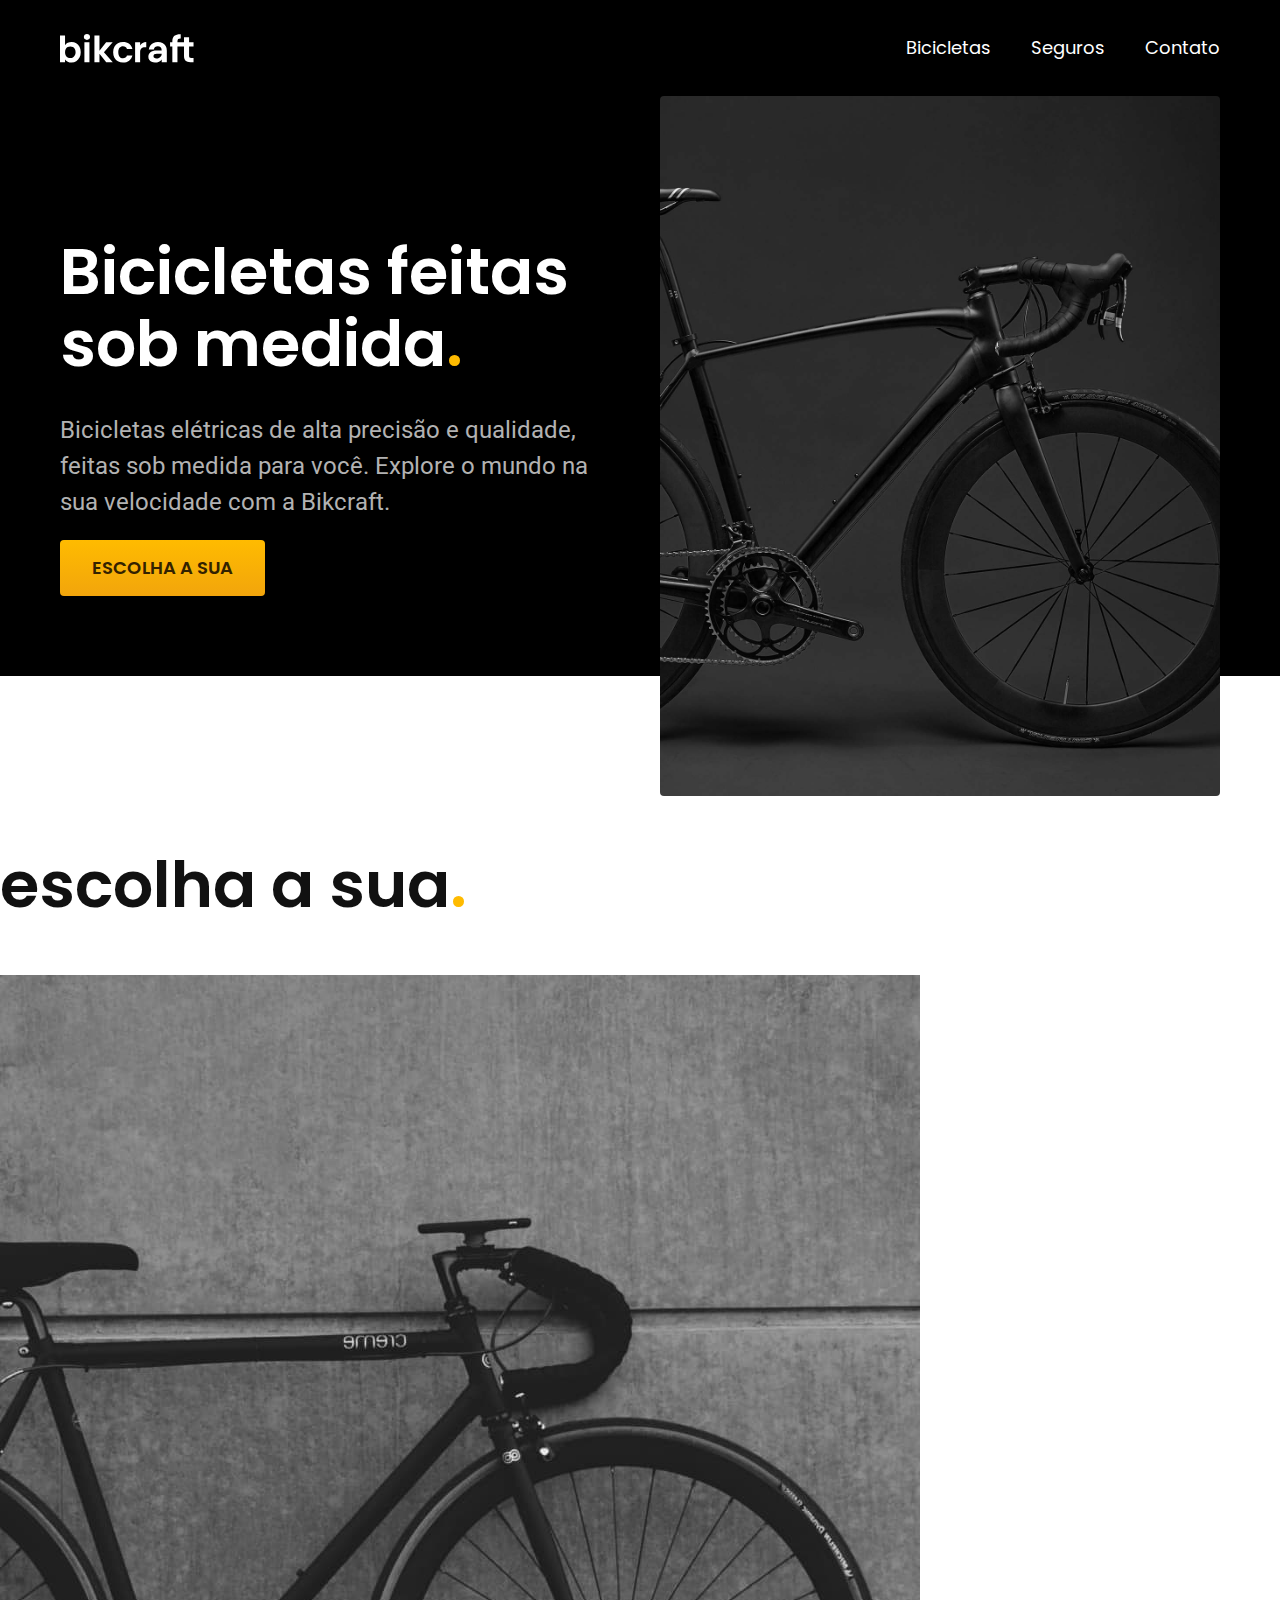
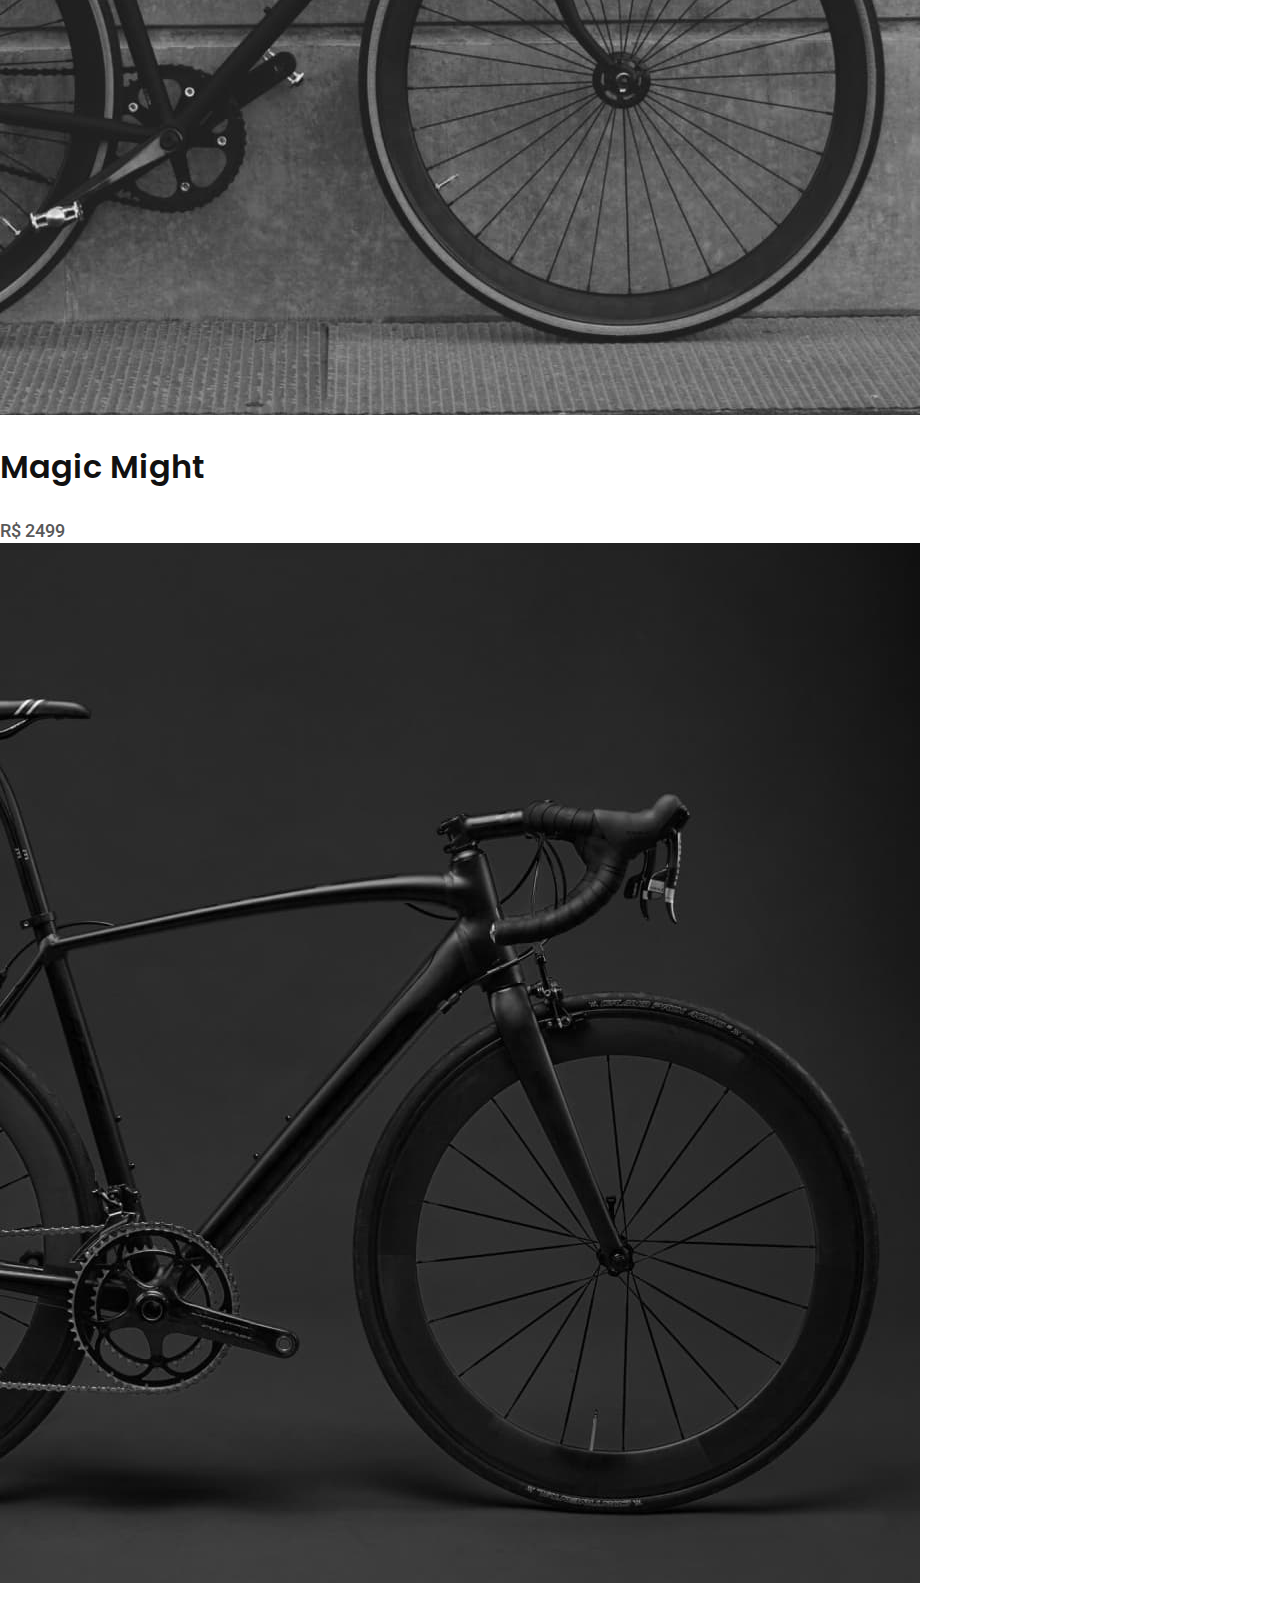
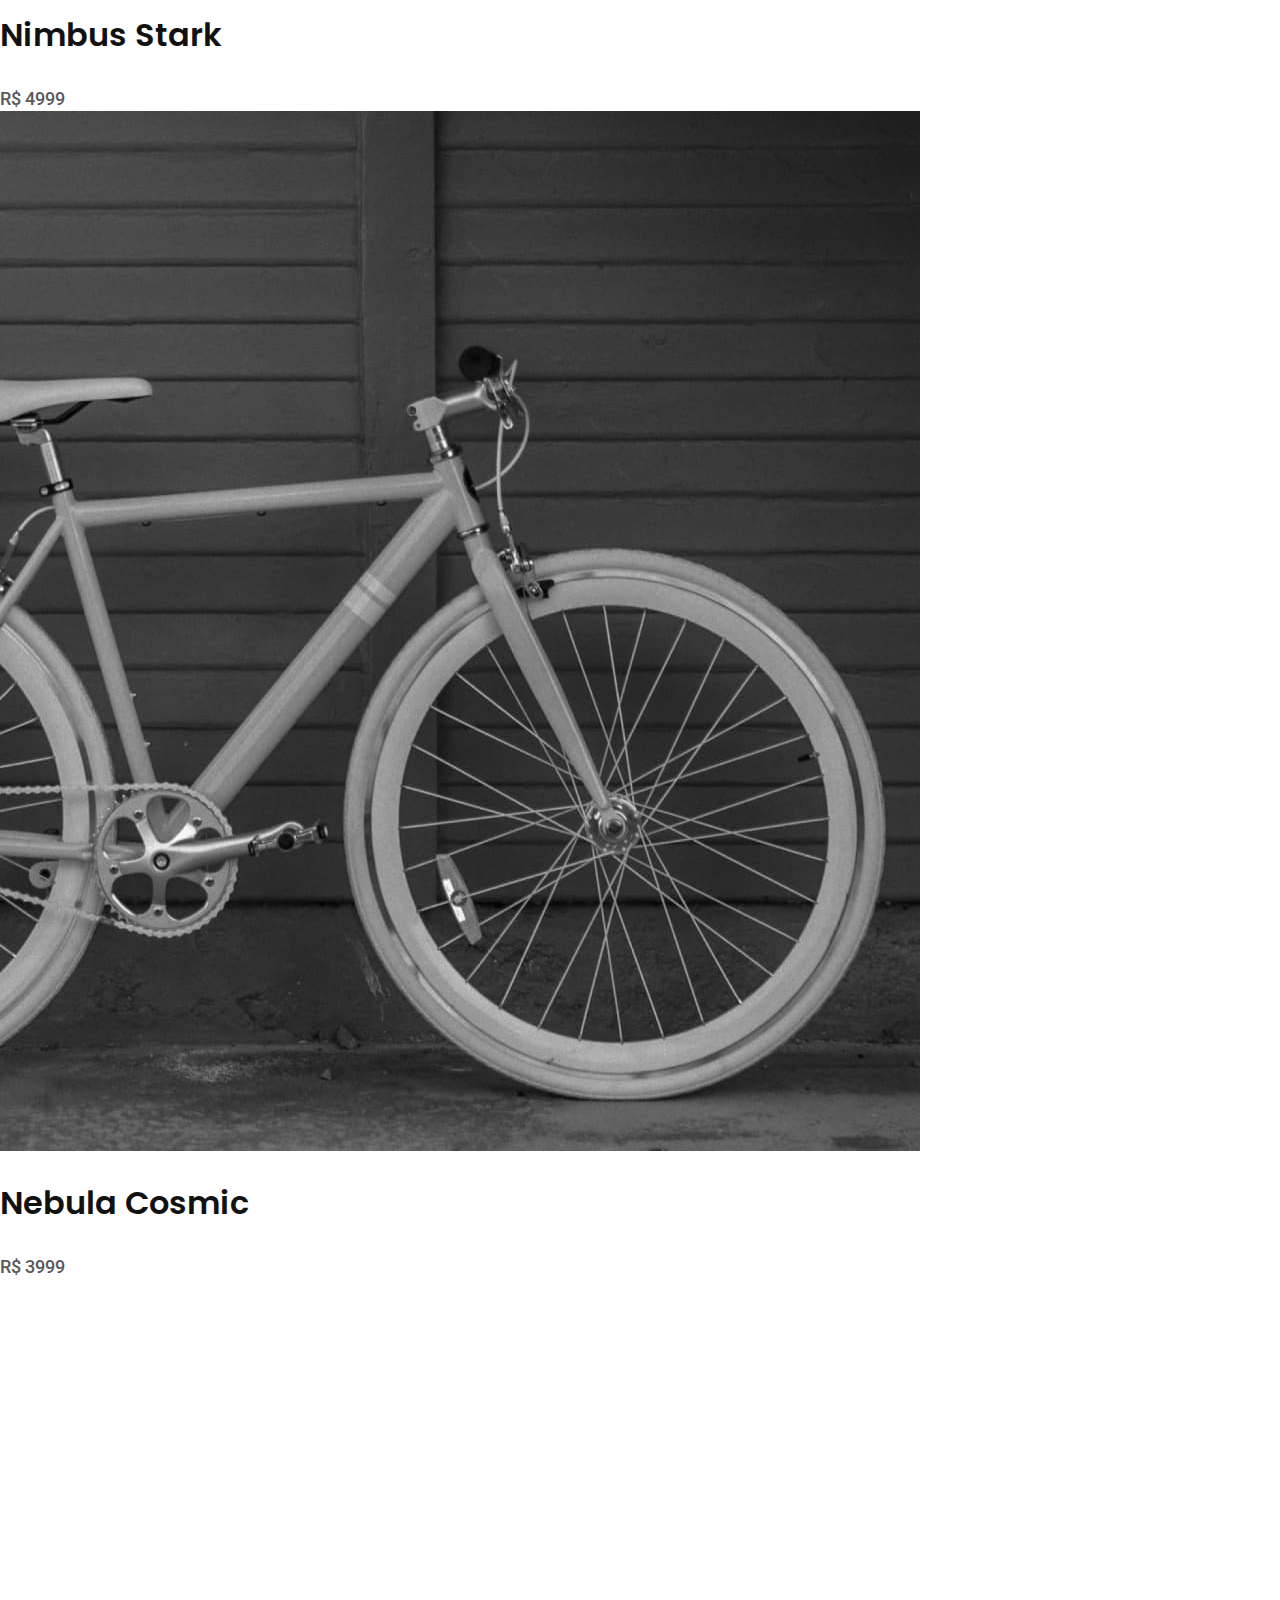
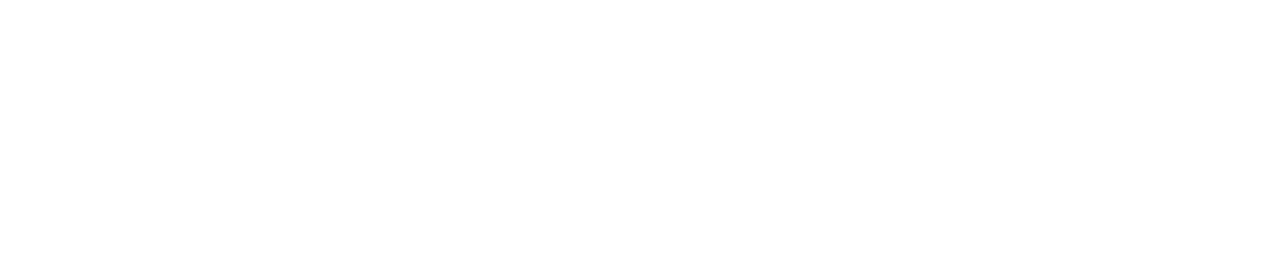
==== index.html @ e0ddb6b8 "Update index.html" ====
<!DOCTYPE html>
<html lang="pt-br">

<head>
  <meta charset="UTF-8">
  <meta name="viewport" content="width=device-width, initial-scale=1.0">

  <title>Bikcraft - Bicicletas Elétricas</title>
  <meta name="description" content="Bicicletas elétricas de alta precisão e qualidade,  feitas sob medida para o cliente. Explore o mundo na sua velocidade com a Bikcraft.">

  <link rel="stylesheet" href="./css/style.css">

  <link rel="preconnect" href="https://fonts.googleapis.com">
  <link rel="preconnect" href="https://fonts.gstatic.com" crossorigin>
  <link href="https://fonts.googleapis.com/css2?family=Poppins:ital,wght@0,100;0,200;0,300;0,400;0,500;0,600;0,700;0,800;0,900;1,100;1,200;1,300;1,400;1,500;1,600;1,700;1,800;1,900&family=Roboto:ital,wght@0,100..900;1,100..900&display=swap" rel="stylesheet">
</head>


<body>
  <header class="header-bg">
    <div class="header">
      <a href="./">
        <img src="./img/bikcraft.svg" alt="Bikcraft">
      </a>

      <nav aria-label="primaria">
        <ul class="header-menu font-1-m cor-0">
          <li> <a href="./bicicletas.html">Bicicletas</a></li>
          <li> <a href="./seguros.html">Seguros</a></li>
          <li> <a href="./contato.html">Contato</a></li>
        </ul>
      </nav>
    </div>
  </header>

  <main class="intro-bg">
    <div class="intro">
      <div class="intro-conteudo">
        <h1 class="font-1-xxl cor-0">Bicicletas feitas sob medida<span class="cor-p1">.</span></h1>
        <p class="font-2-l cor-5">Bicicletas elétricas de alta precisão e qualidade, feitas sob medida para você.
          Explore o mundo na sua velocidade com a Bikcraft.</p>
        <a class="botao" href="./bicicletas.html">Escolha a sua</a>
      </div>
      <div>
        <img src="./img/fotos/introducao.jpg" alt="Bicicleta elétrica preta.">
      </div>
    </div>
  </main>

  <article class="bikes-lista">
    <h2 class="font-1-xxl">escolha a sua<span class="cor-p1">.</span></h2>

    <ul>
      <li>
        <a href="./bikes/magic.html">
          <img src="./img/bicicletas/magic-home.jpg" alt="Bicicleta preta">
          <h3 class="font-1-xl">Magic Might</h3>
          <span class="font-2-m cor-8">R$ 2499</span>
        </a>
      </li>
      <li>
        <a href="./bikes/nimbus.html">
          <img src="./img/bicicletas/nimbus-home.jpg" alt="Bicicleta preta">
          <h3 class="font-1-xl">Nimbus Stark</h3>
          <span class="font-2-m cor-8">R$ 4999</span>
        </a>
      </li>
      <li>
        <a href="./bikes/nebula.html">
          <img src="./img/bicicletas/nebula-home.jpg" alt="Bicicleta preta">
          <h3 class="font-1-xl">Nebula Cosmic</h3>
          <span class="font-2-m cor-8">R$ 3999</span>
        </a>
      </li>
    </ul>
  </article>
</body>

</html>
---- css/style.css ----
@import "./global/global.css";
@import "./utilidades/tipografia.css";
@import "./utilidades/cores.css";

@import "./global/header.css";

/* Utilidades */
@import "./utilidades/componentes.css";

/* Home */
@import "./home/intro.css";
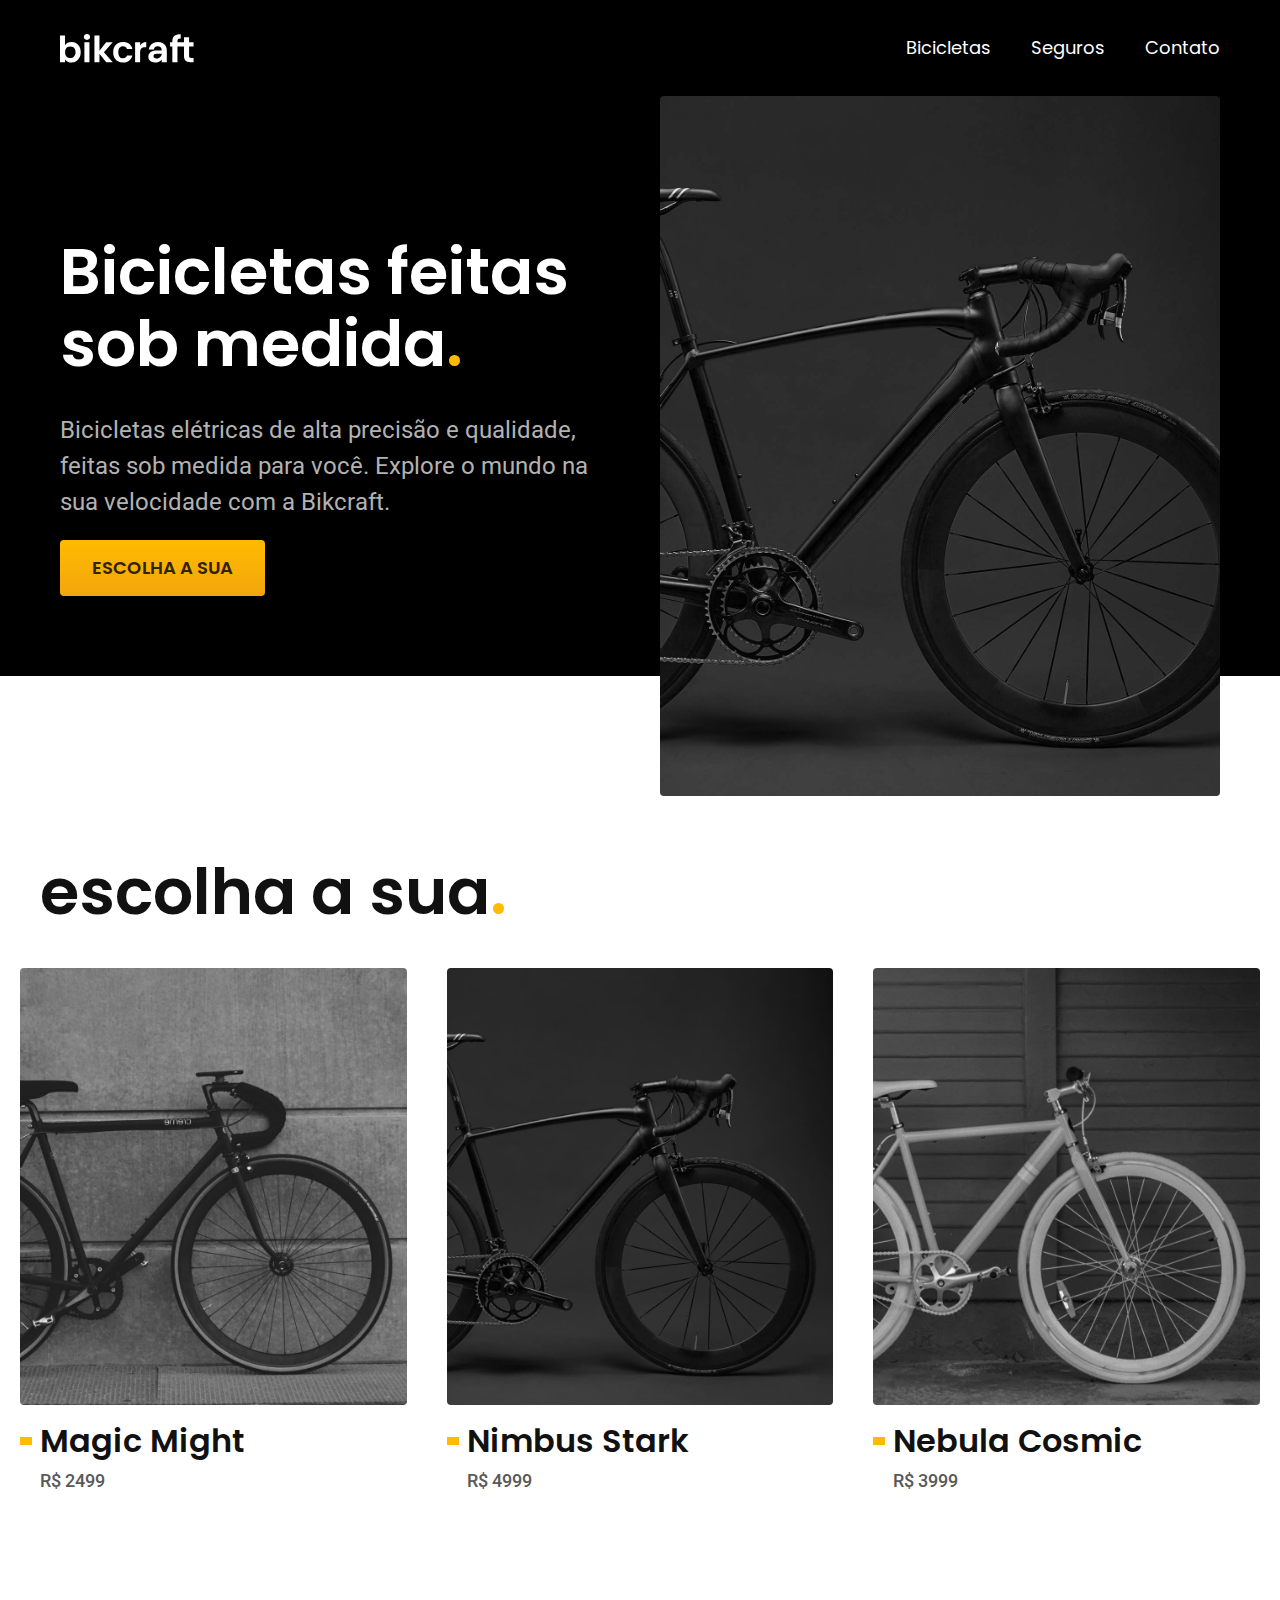
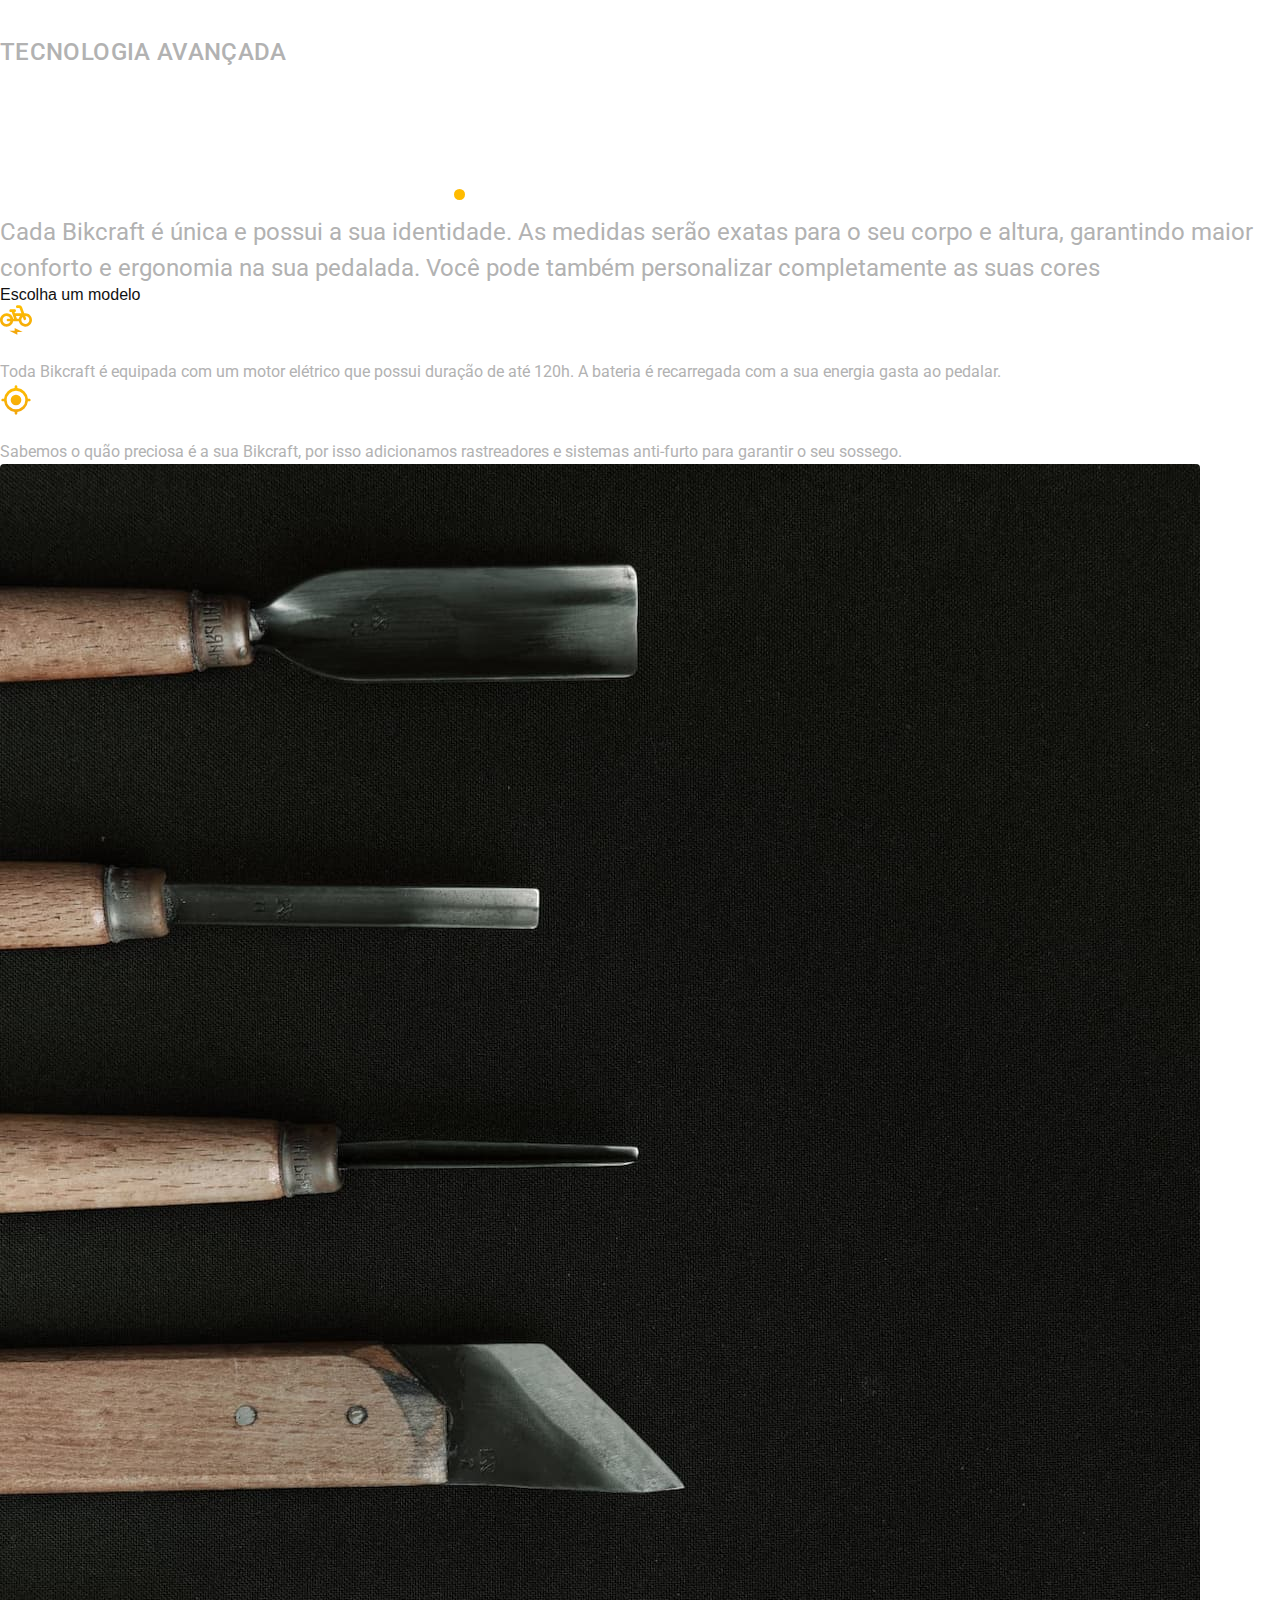
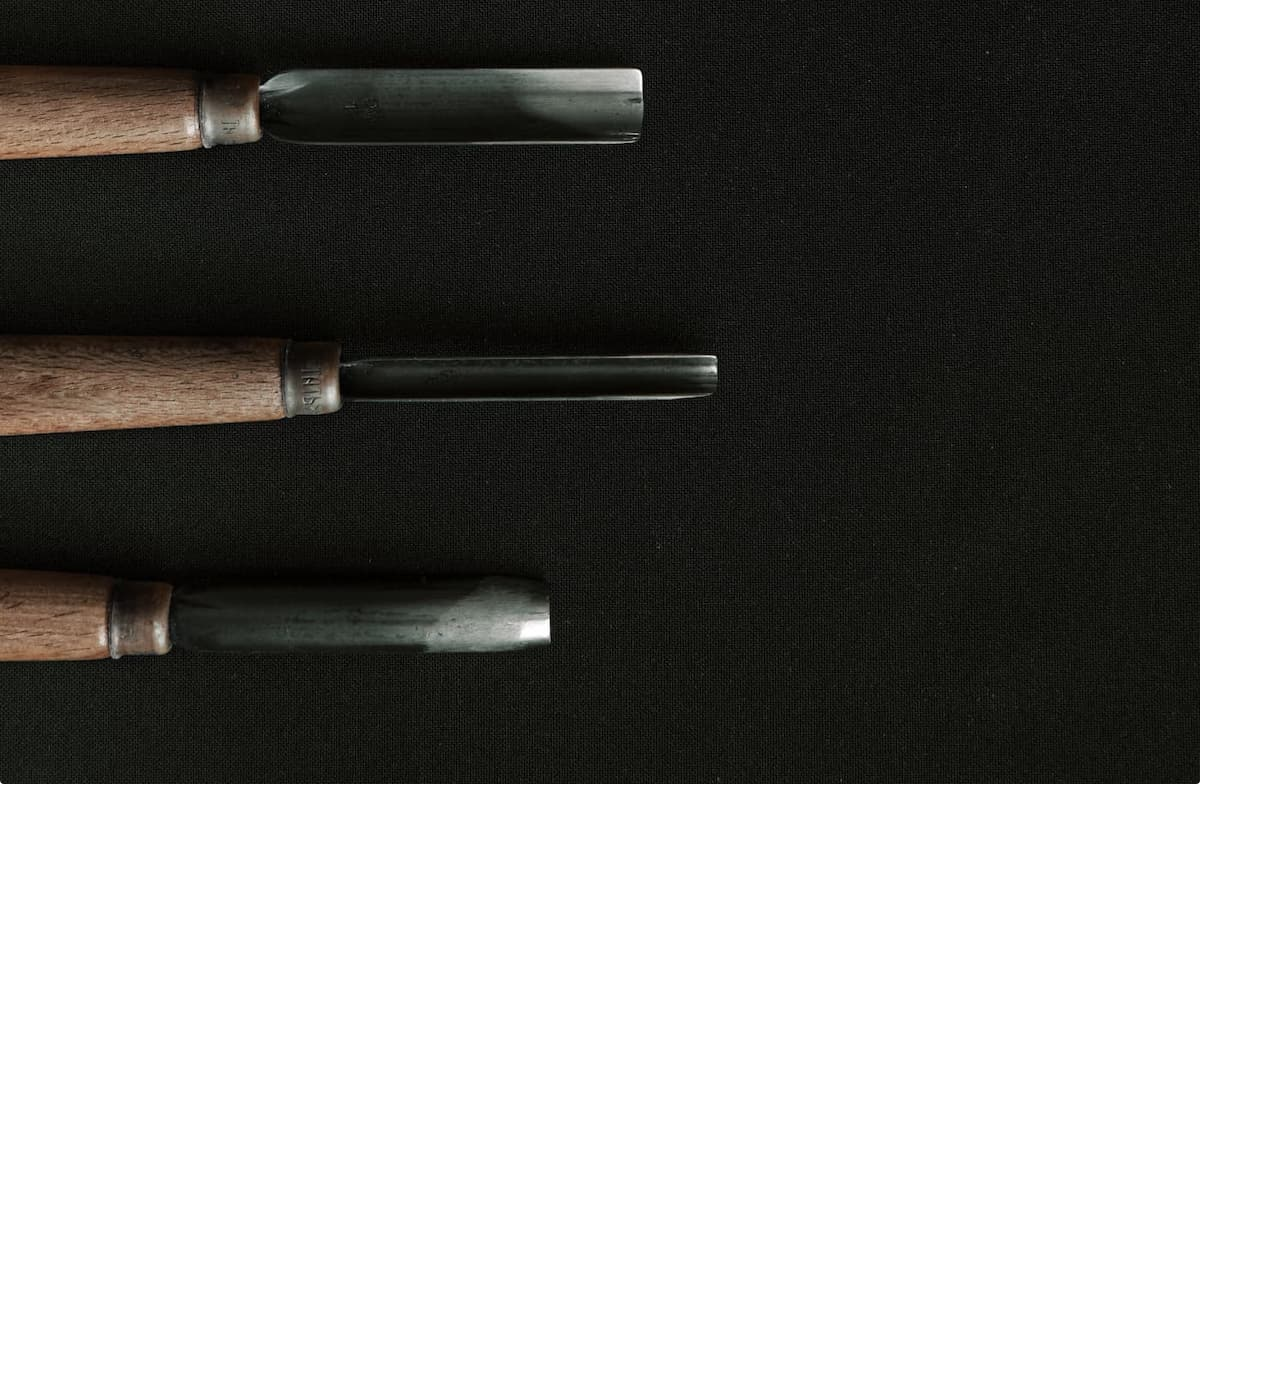
==== commit e6b53a6d: "Update index.html" ====
--- a/index.html
+++ b/index.html
@@ -18,7 +18,7 @@
 
 <body>
   <header class="header-bg">
-    <div class="header">
+    <div class="header container">
       <a href="./">
         <img src="./img/bikcraft.svg" alt="Bikcraft">
       </a>
@@ -34,7 +34,7 @@
   </header>
 
   <main class="intro-bg">
-    <div class="intro">
+    <div class="intro container">
       <div class="intro-conteudo">
         <h1 class="font-1-xxl cor-0">Bicicletas feitas sob medida<span class="cor-p1">.</span></h1>
         <p class="font-2-l cor-5">Bicicletas elétricas de alta precisão e qualidade, feitas sob medida para você.
@@ -48,7 +48,7 @@
   </main>
 
   <article class="bikes-lista">
-    <h2 class="font-1-xxl">escolha a sua<span class="cor-p1">.</span></h2>
+    <h2 class="container font-1-xxl">escolha a sua<span class="cor-p1">.</span></h2>
 
     <ul>
       <li>
@@ -74,6 +74,32 @@
       </li>
     </ul>
   </article>
+
+  <article class="tecnologia-bg">
+    <div class="tecnologia container">
+      <div class="tecnologia-conteudo">
+        <span class="font-2-l-b cor-5">Tecnologia Avançada</span>
+        <h2 class="font-1-xxl cor-0">você escolhe as suas cores e componentes<span class="cor-p1">.</span></h2>
+        <p class="font-2-l cor-5">Cada Bikcraft é única e possui a sua identidade. As medidas serão exatas para o seu corpo e altura, garantindo maior conforto e ergonomia na sua pedalada. Você pode também personalizar completamente as suas cores</p>
+        <a class="link" href="./bicicletas.html">Escolha um modelo</a>
+        <div class="tecnologia-vantagens">
+          <div>
+            <img src="./img/icones/eletrica.svg" alt="">
+            <h3 class="font-1-m cor-0">Motor Elétrico</h3>
+            <p class="font-2-s cor-5">Toda Bikcraft é equipada com um motor elétrico que possui duração de até 120h. A bateria é recarregada com a sua energia gasta ao pedalar.</p>
+          </div>
+          <div>
+            <img src="./img/icones/rastreador.svg" alt="">
+            <h3 class="font-1-m cor-0">Rastreador</h3>
+            <p class="font-2-s cor-5">Sabemos o quão preciosa é a sua Bikcraft, por isso adicionamos rastreadores e sistemas anti-furto para garantir o seu sossego.</p>
+          </div>
+        </div>
+      </div>
+      <div class="tecnologia-imagem">
+        <img src="./img/fotos/tecnologia.jpg" alt="">
+      </div>
+    </div>
+  </article>
 </body>
 
 </html>
--- a/css/style.css
+++ b/css/style.css
@@ -9,3 +9,6 @@
 
 /* Home */
 @import "./home/intro.css";
+
+/* Bikes */
+@import "./bikes/bikes-lista.css";
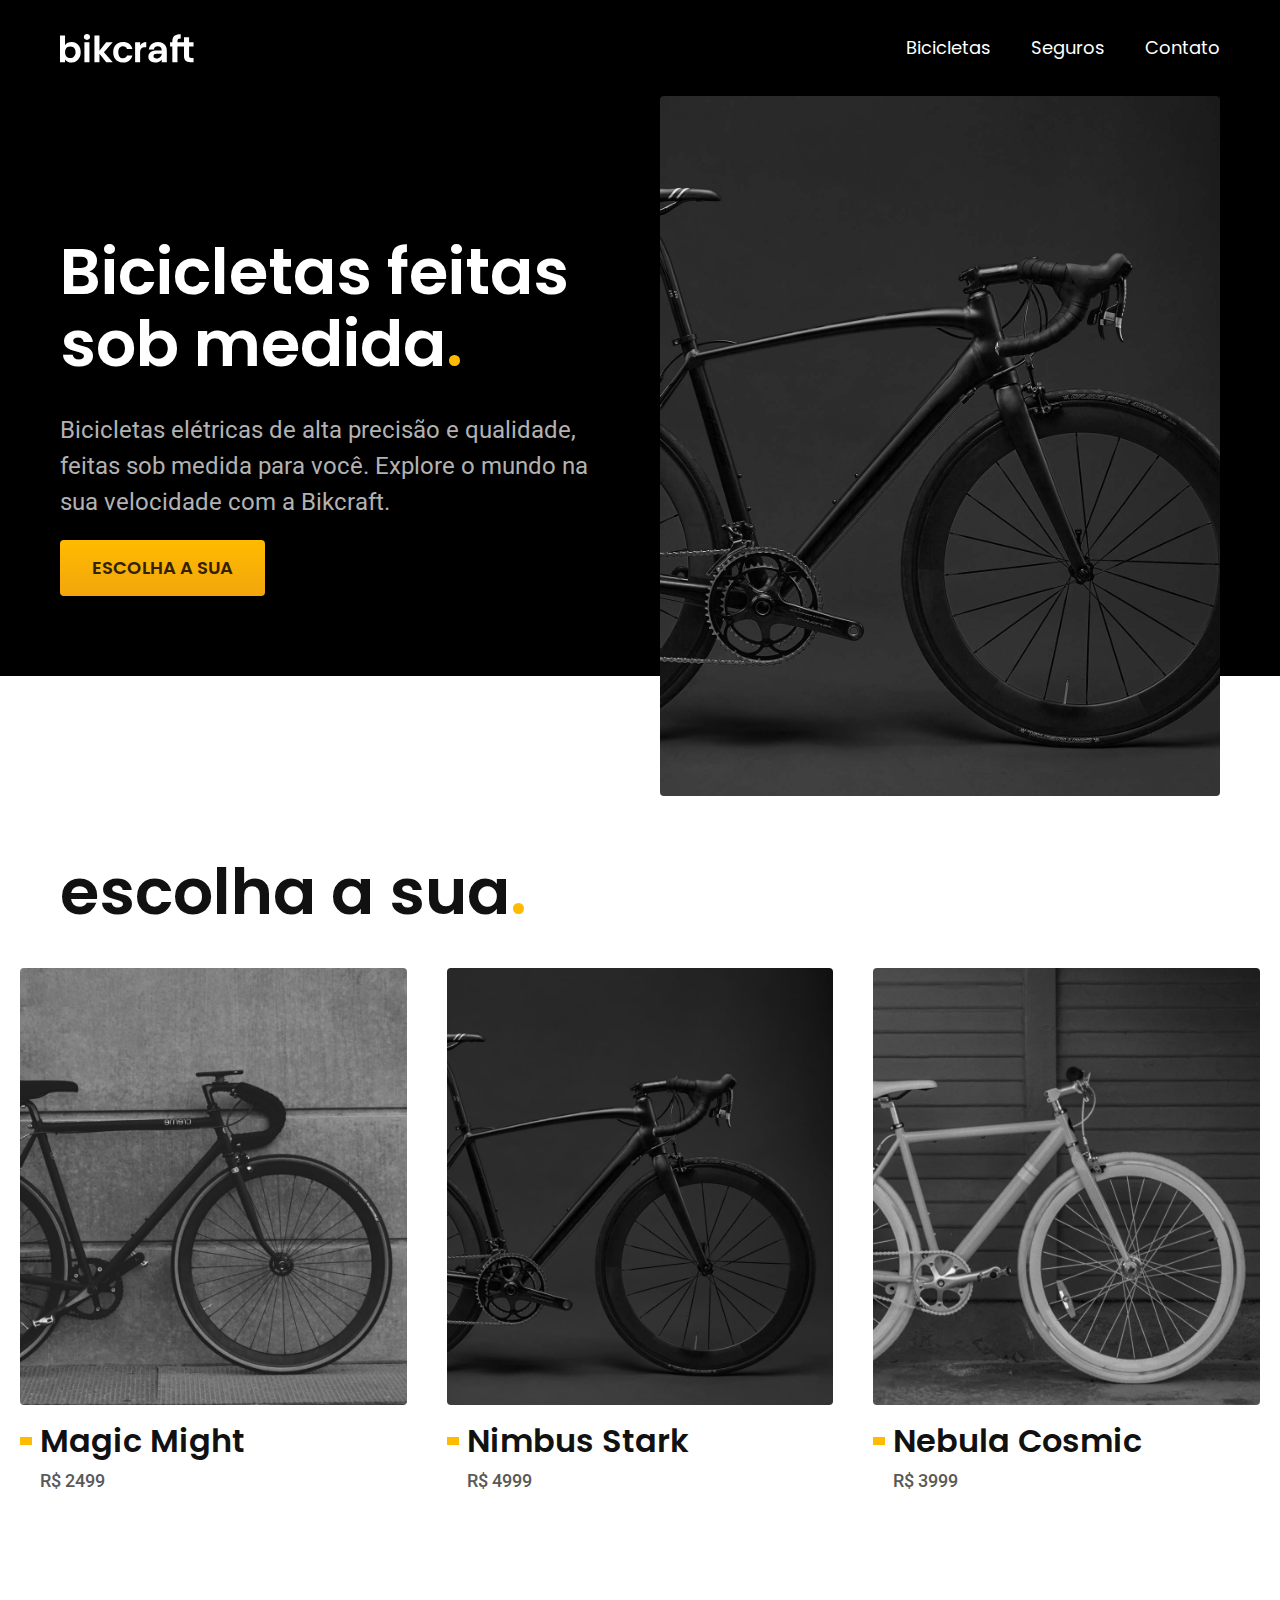
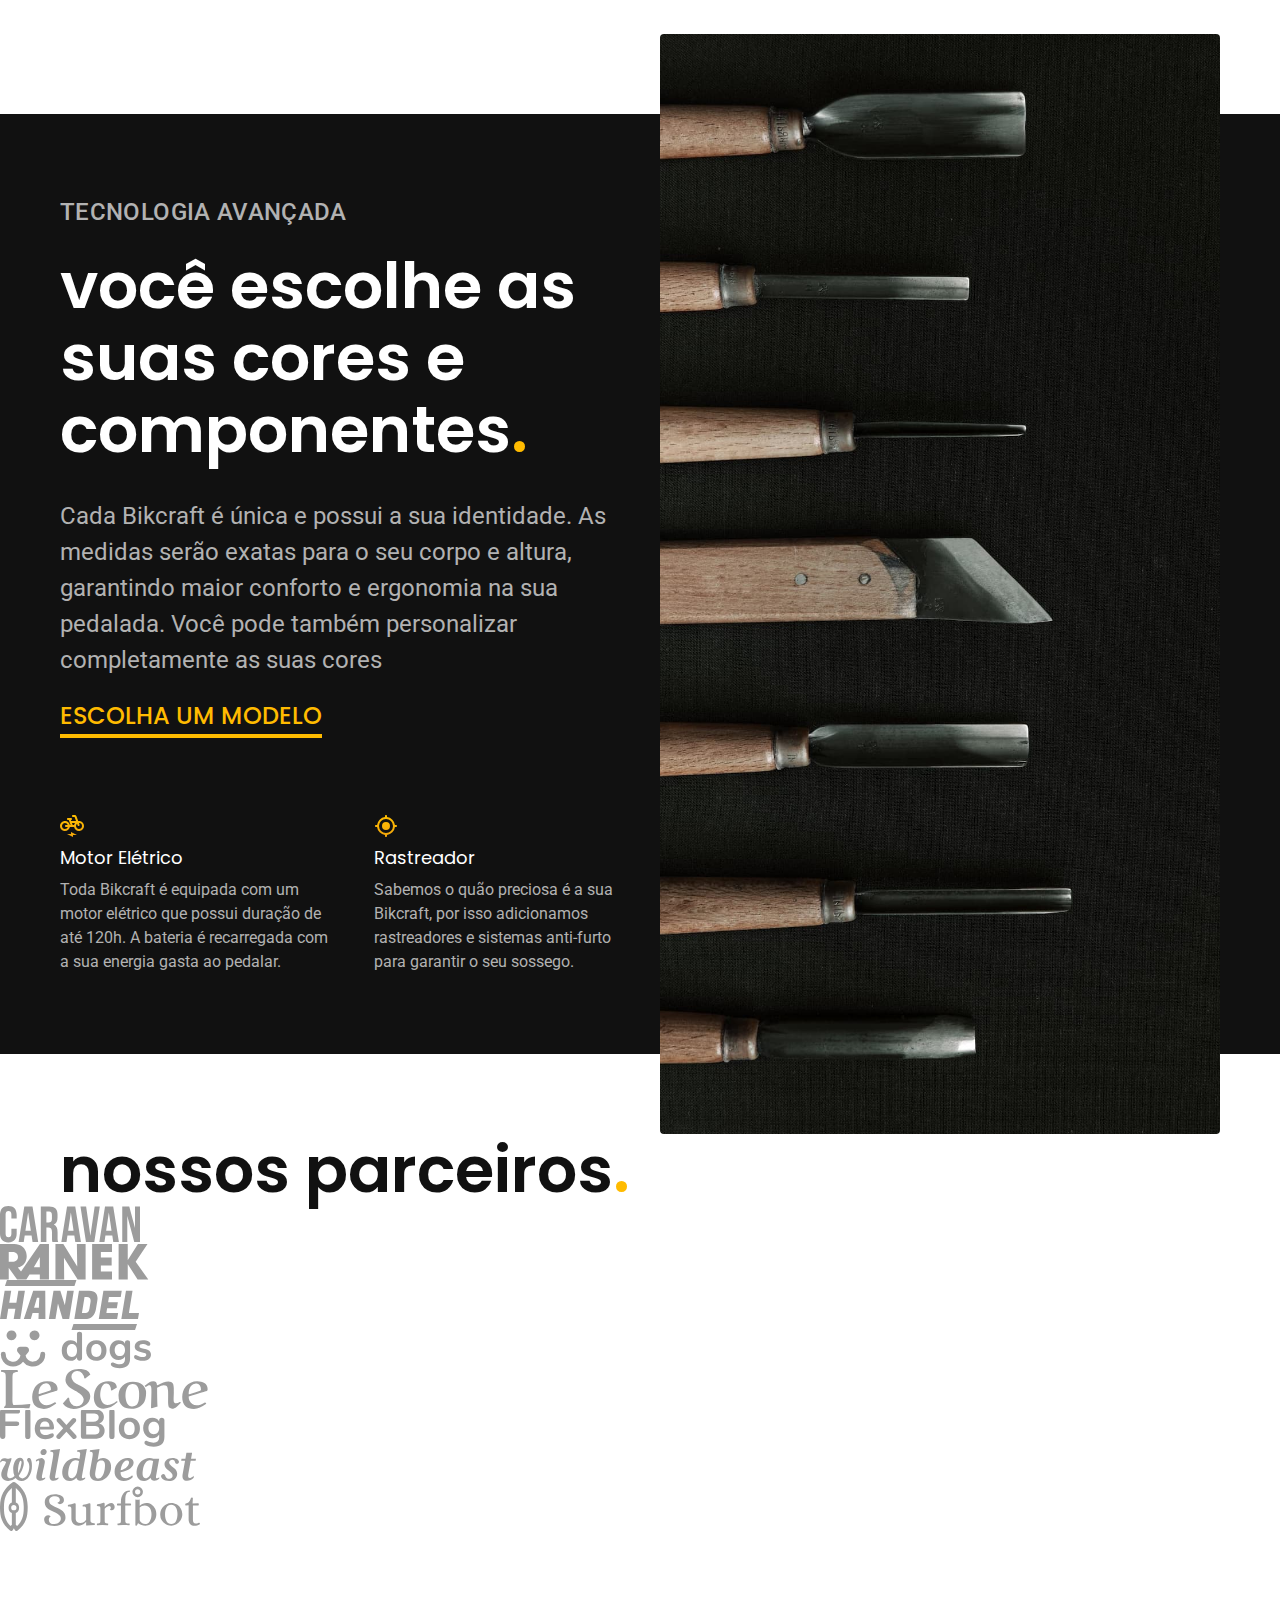
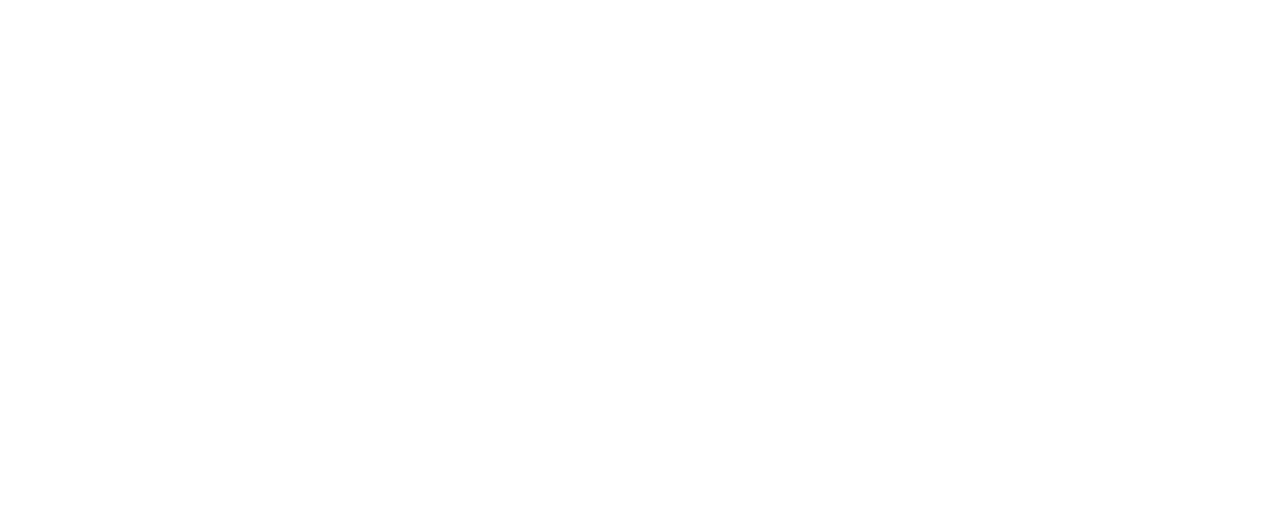
==== commit 21a07038: "Update index.html" ====
--- a/index.html
+++ b/index.html
@@ -100,6 +100,21 @@
       </div>
     </div>
   </article>
+
+  <section class="parceiros" aria-label="Nossos Parceiros">
+    <h2 class="container font-1-xxl">nossos parceiros<span class="cor-p1">.</span></h2>
+
+    <ul>
+      <li><img src="./img/parceiros/caravan.svg" alt="caravan"></li>
+      <li><img src="./img/parceiros/ranek.svg" alt="ranek"></li>
+      <li><img src="./img/parceiros/handel.svg" alt="handel"></li>
+      <li><img src="./img/parceiros/dogs.svg" alt="dogs"></li>
+      <li><img src="./img/parceiros/lescone.svg" alt="lescone"></li>
+      <li><img src="./img/parceiros/flexblog.svg" alt="flexblog"></li>
+      <li><img src="./img/parceiros/wildbeast.svg" alt="wildbeast"></li>
+      <li><img src="./img/parceiros/surfbot.svg" alt="surfbot"></li>
+    </ul>
+  </section>
 </body>
 
 </html>
--- a/css/style.css
+++ b/css/style.css
@@ -9,6 +9,7 @@
 
 /* Home */
 @import "./home/intro.css";
+@import "./home/tecnologia.css";
 
 /* Bikes */
 @import "./bikes/bikes-lista.css";
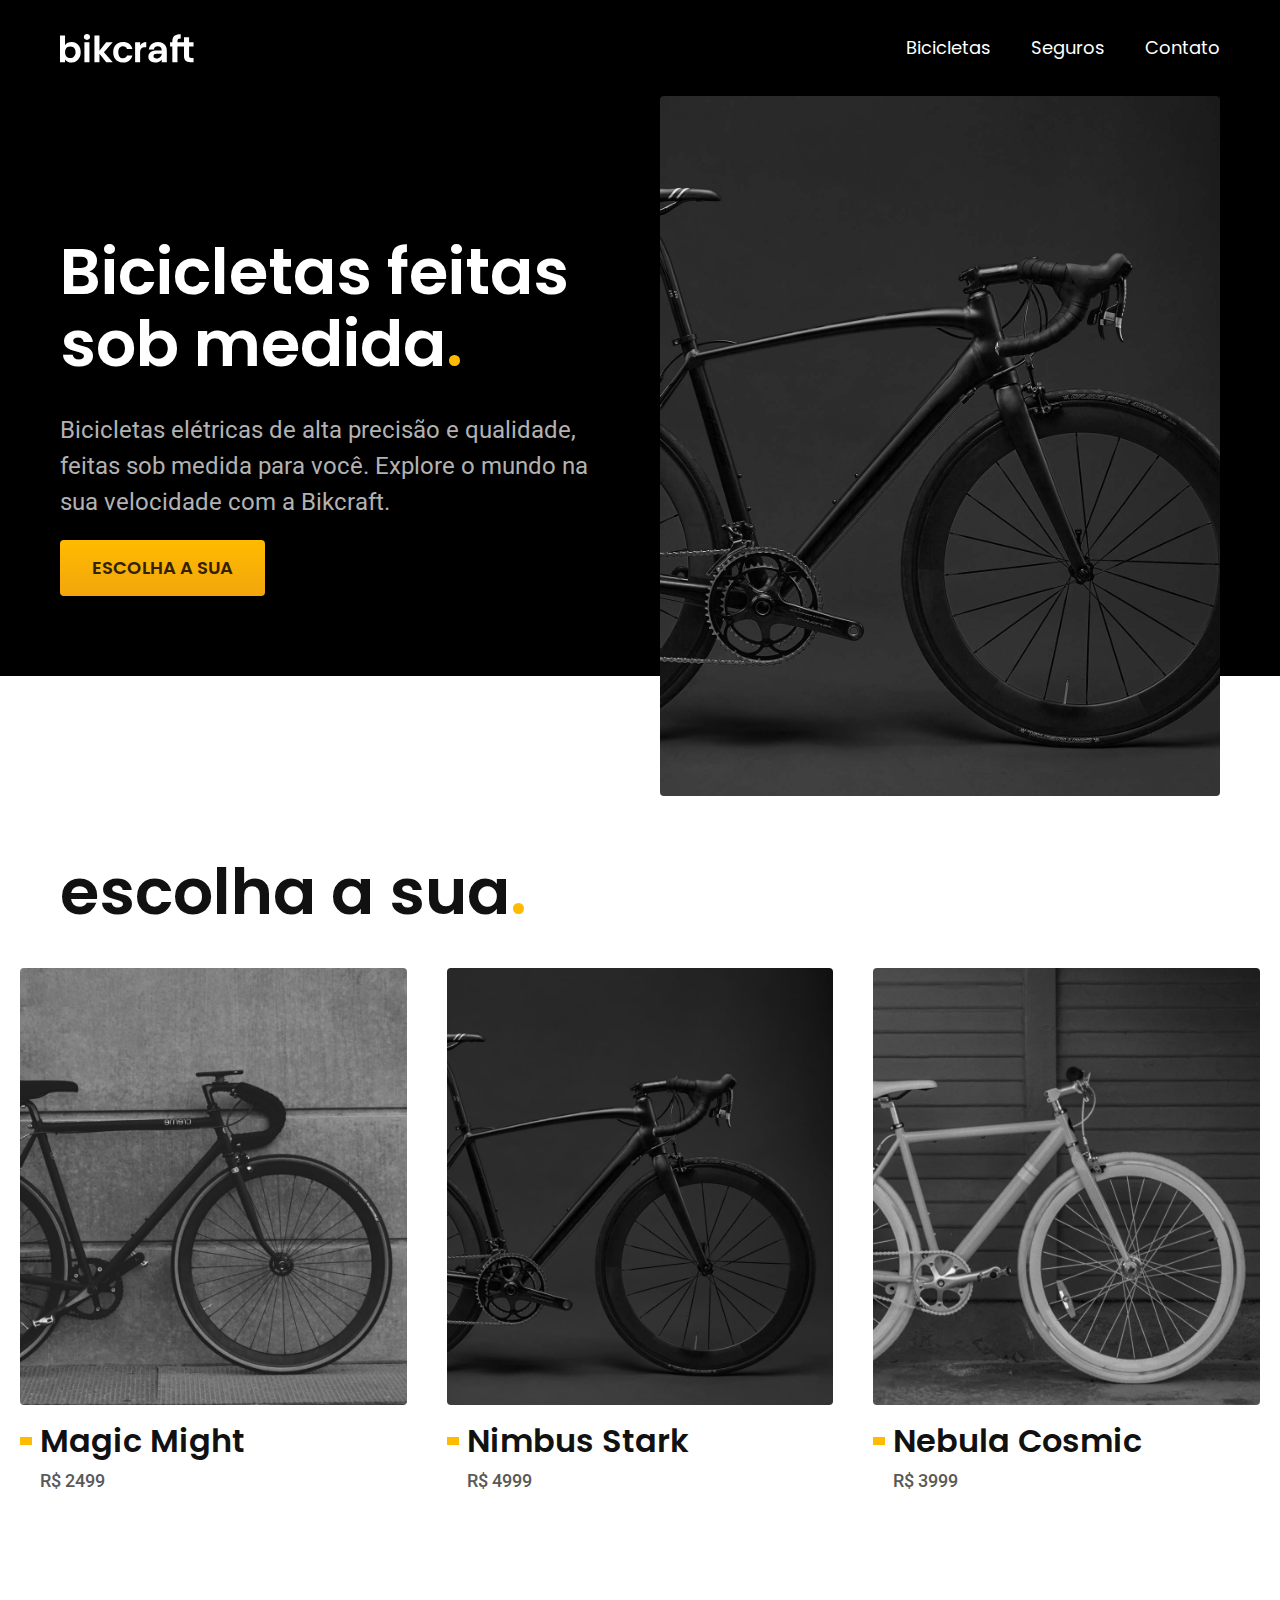
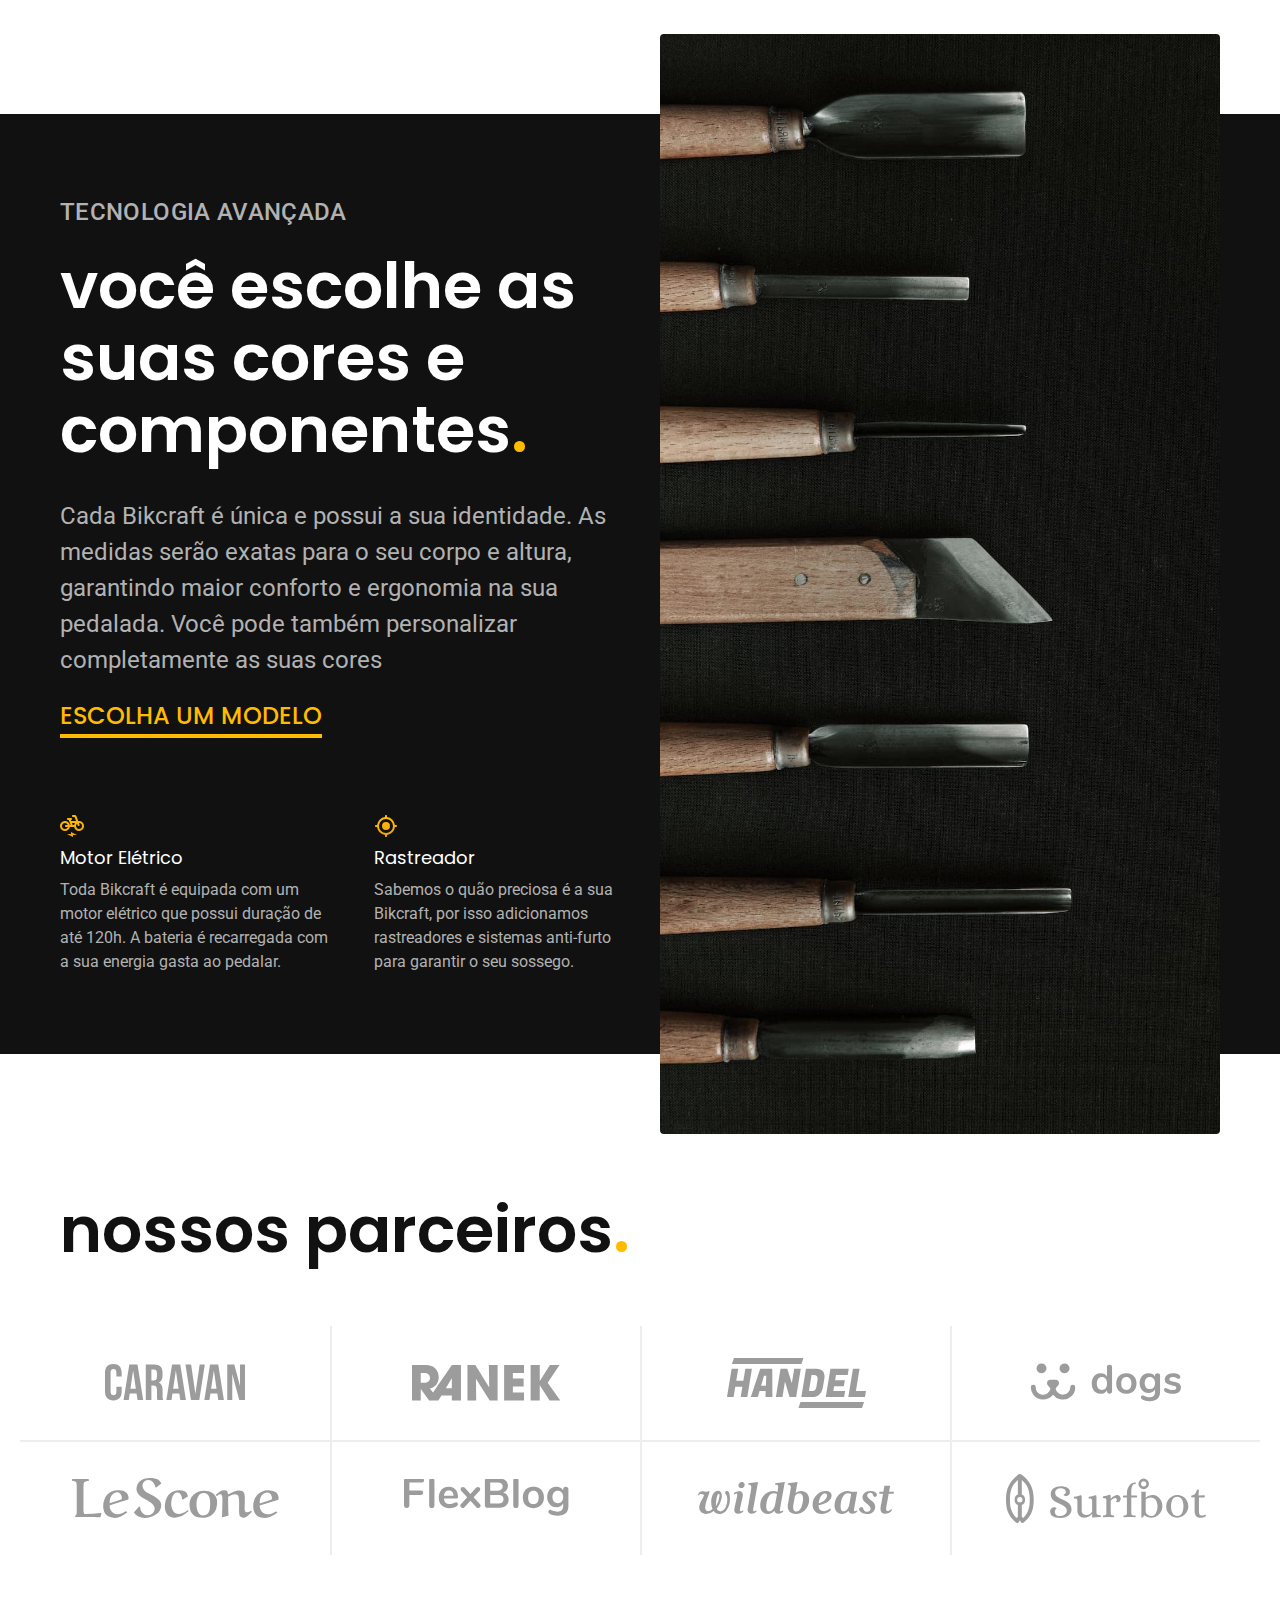
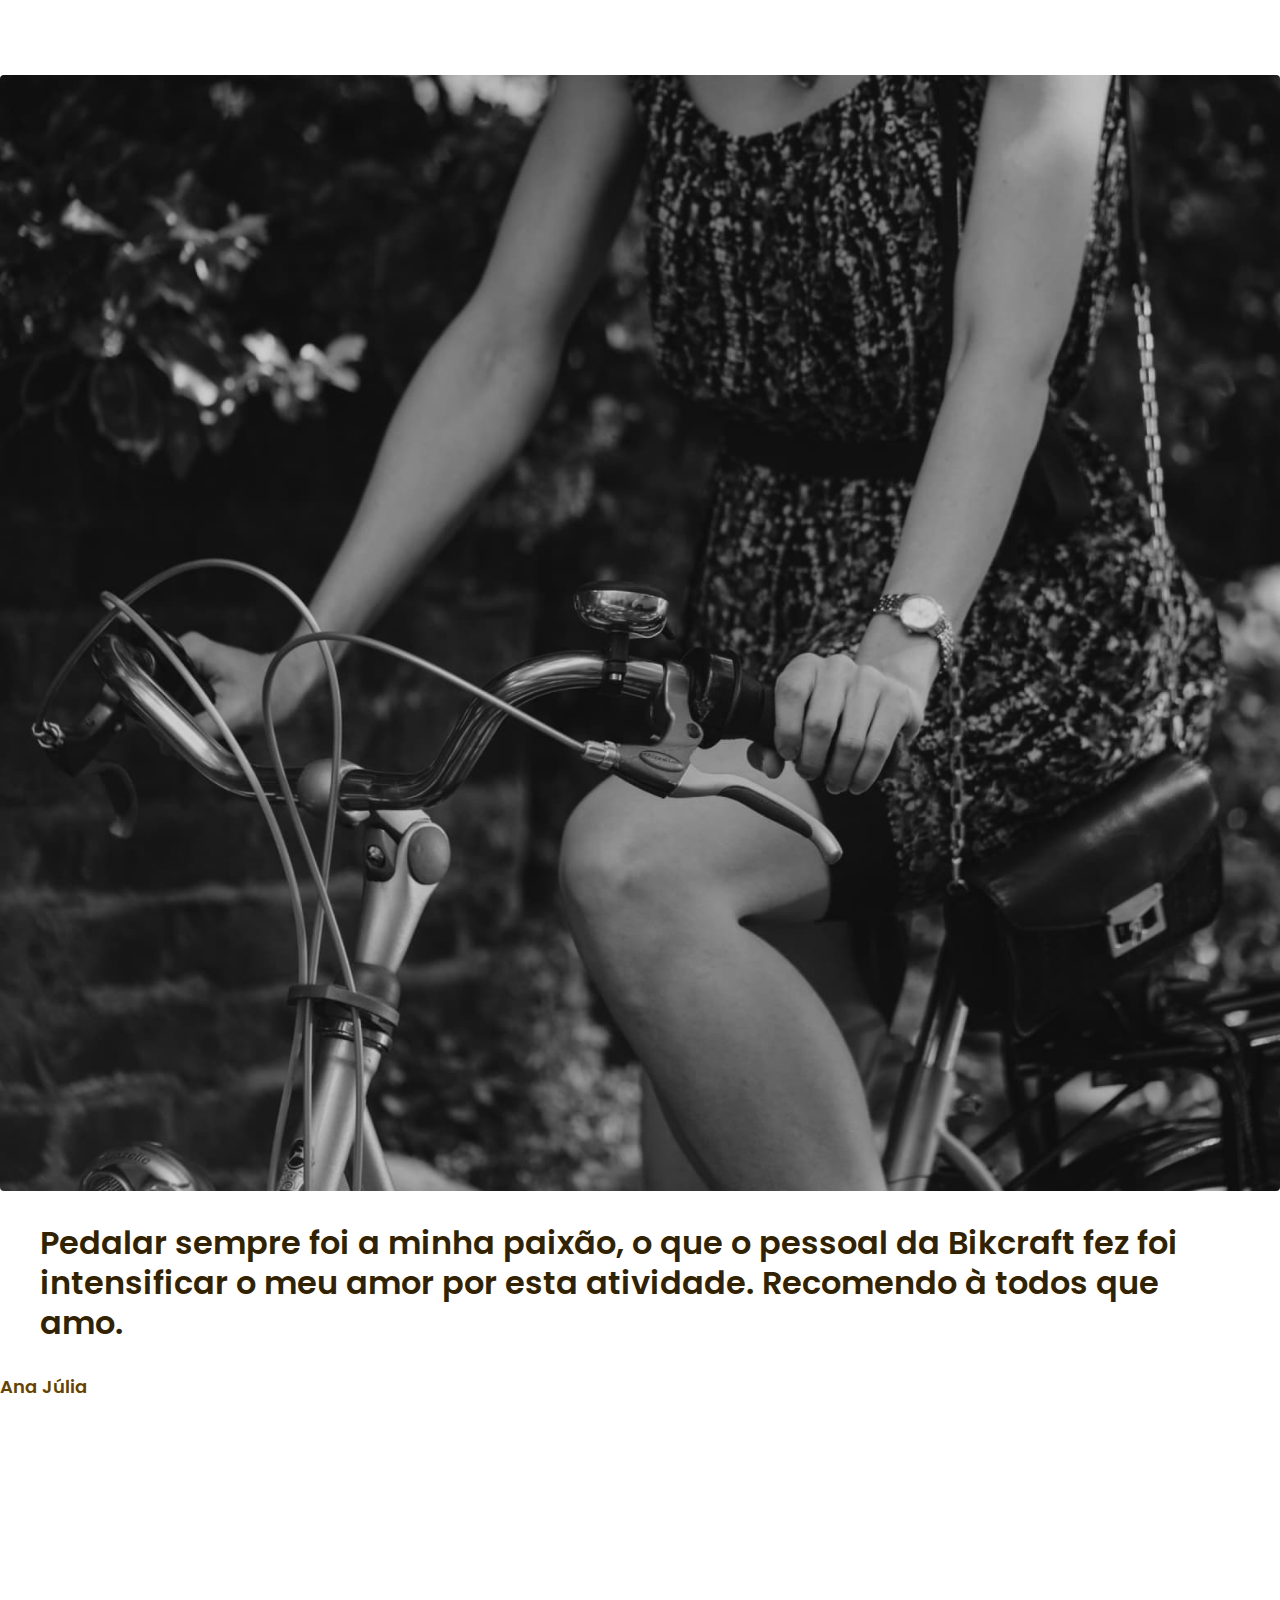
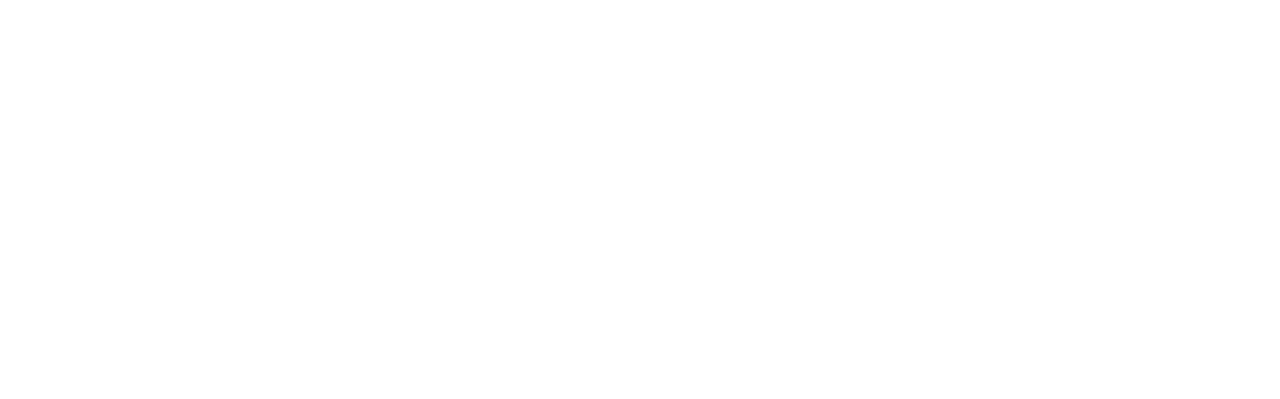
==== commit eccf36de: "Update index.html" ====
--- a/index.html
+++ b/index.html
@@ -115,6 +115,18 @@
       <li><img src="./img/parceiros/surfbot.svg" alt="surfbot"></li>
     </ul>
   </section>
+
+  <section class="depoimento" aria-label="Depoimento">
+    <div>
+      <img src="./img/fotos/depoimento.jpg" alt="Pessoa pedalando uma bicicleta Bikcraft">
+    </div>
+    <div class="depoimento-conteudo">
+      <blockquote class="font-1-xl cor-p5">
+        <p>Pedalar sempre foi a minha paixão, o que o pessoal da Bikcraft fez foi intensificar o meu amor por esta atividade. Recomendo à todos que amo.</p>
+      </blockquote>
+      <span class="font-1-m-b cor-p4">Ana Júlia</span>
+    </div>
+  </section>
 </body>
 
 </html>
--- a/css/style.css
+++ b/css/style.css
@@ -10,6 +10,7 @@
 /* Home */
 @import "./home/intro.css";
 @import "./home/tecnologia.css";
+@import "./home/parceiros.css";
 
 /* Bikes */
 @import "./bikes/bikes-lista.css";
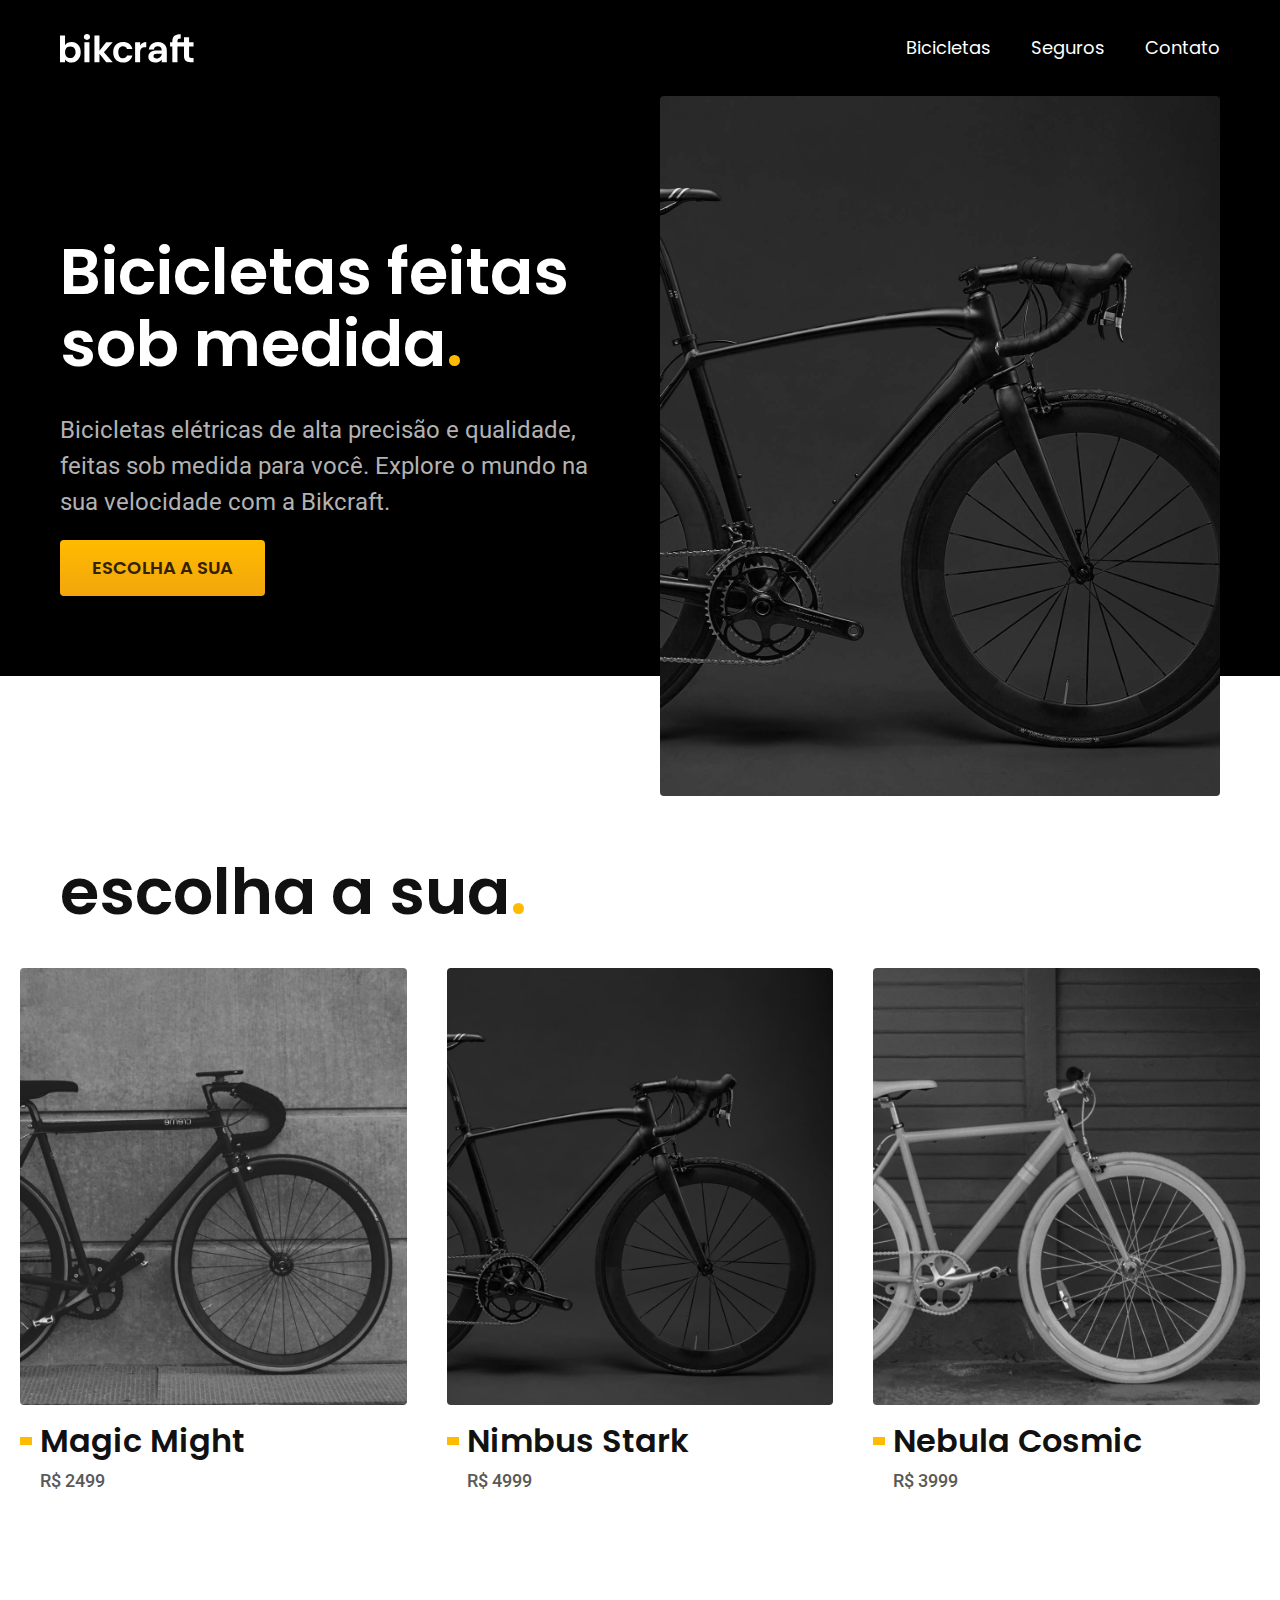
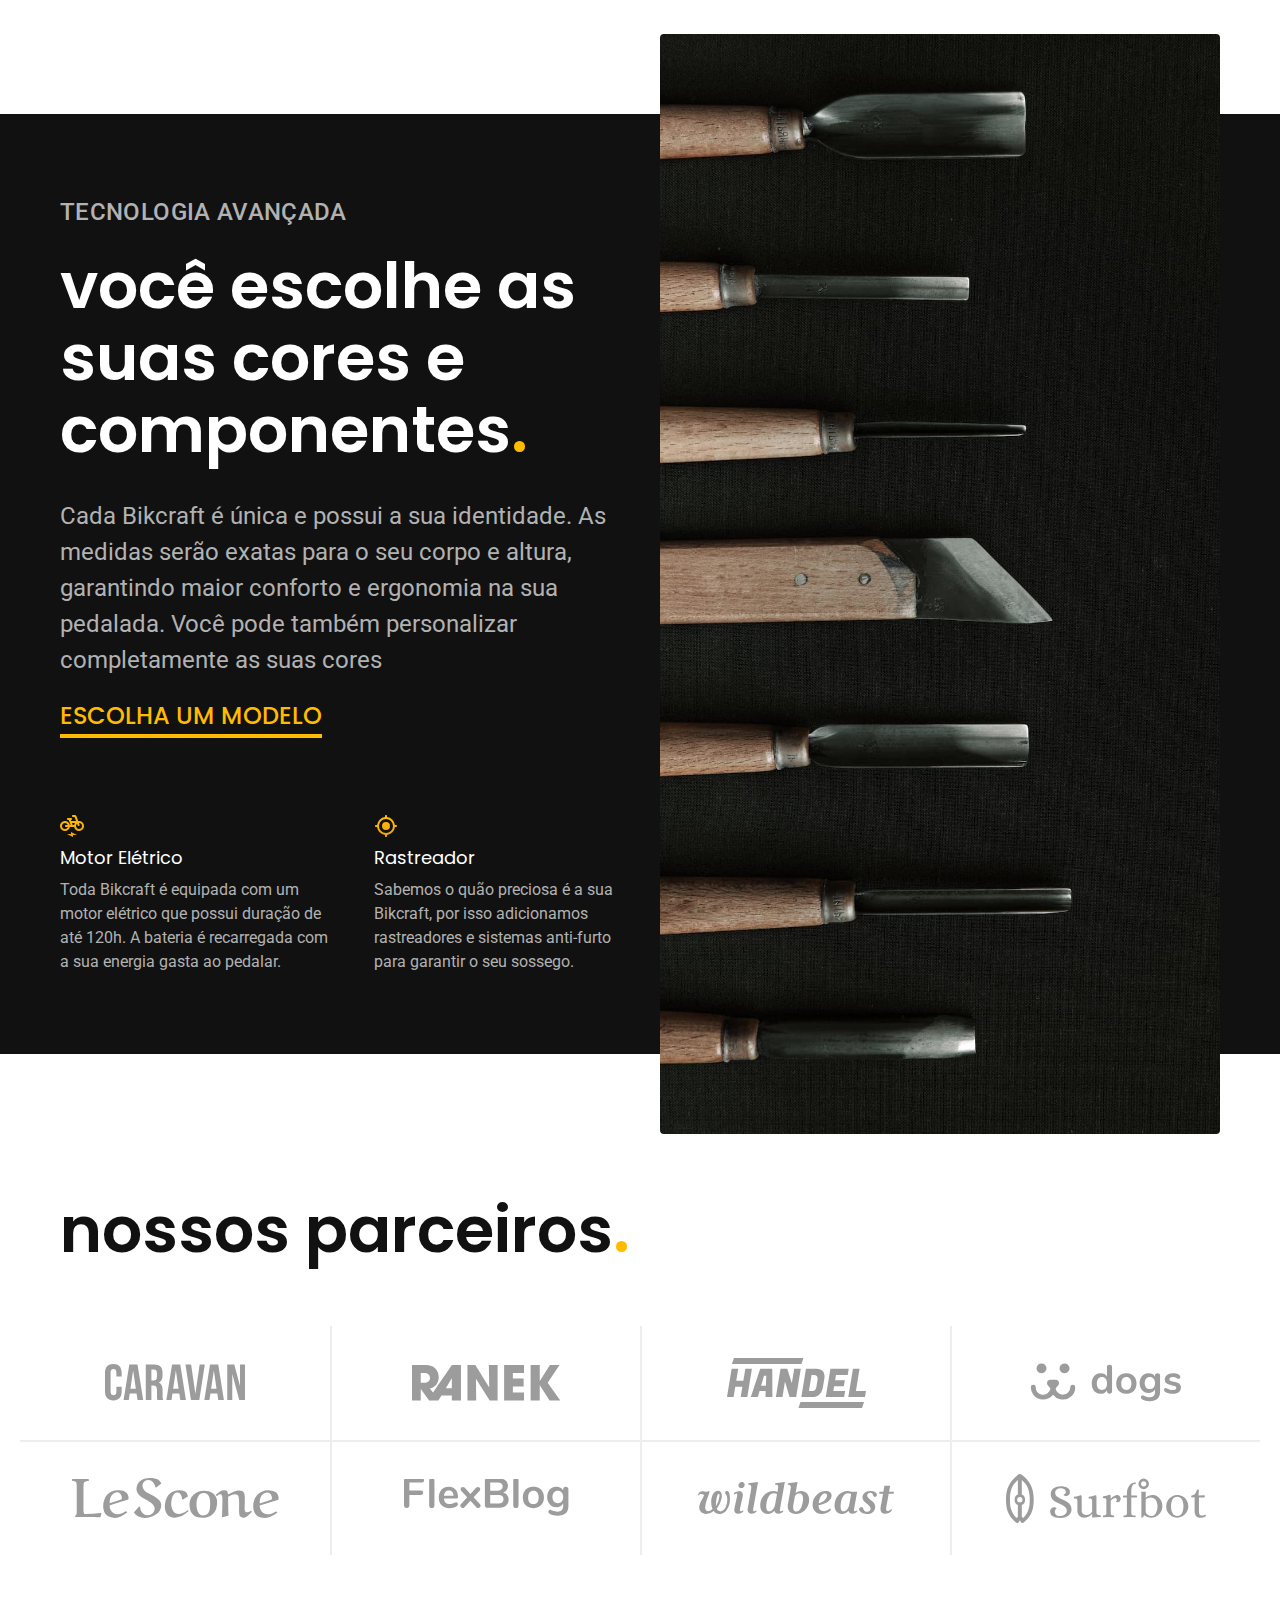
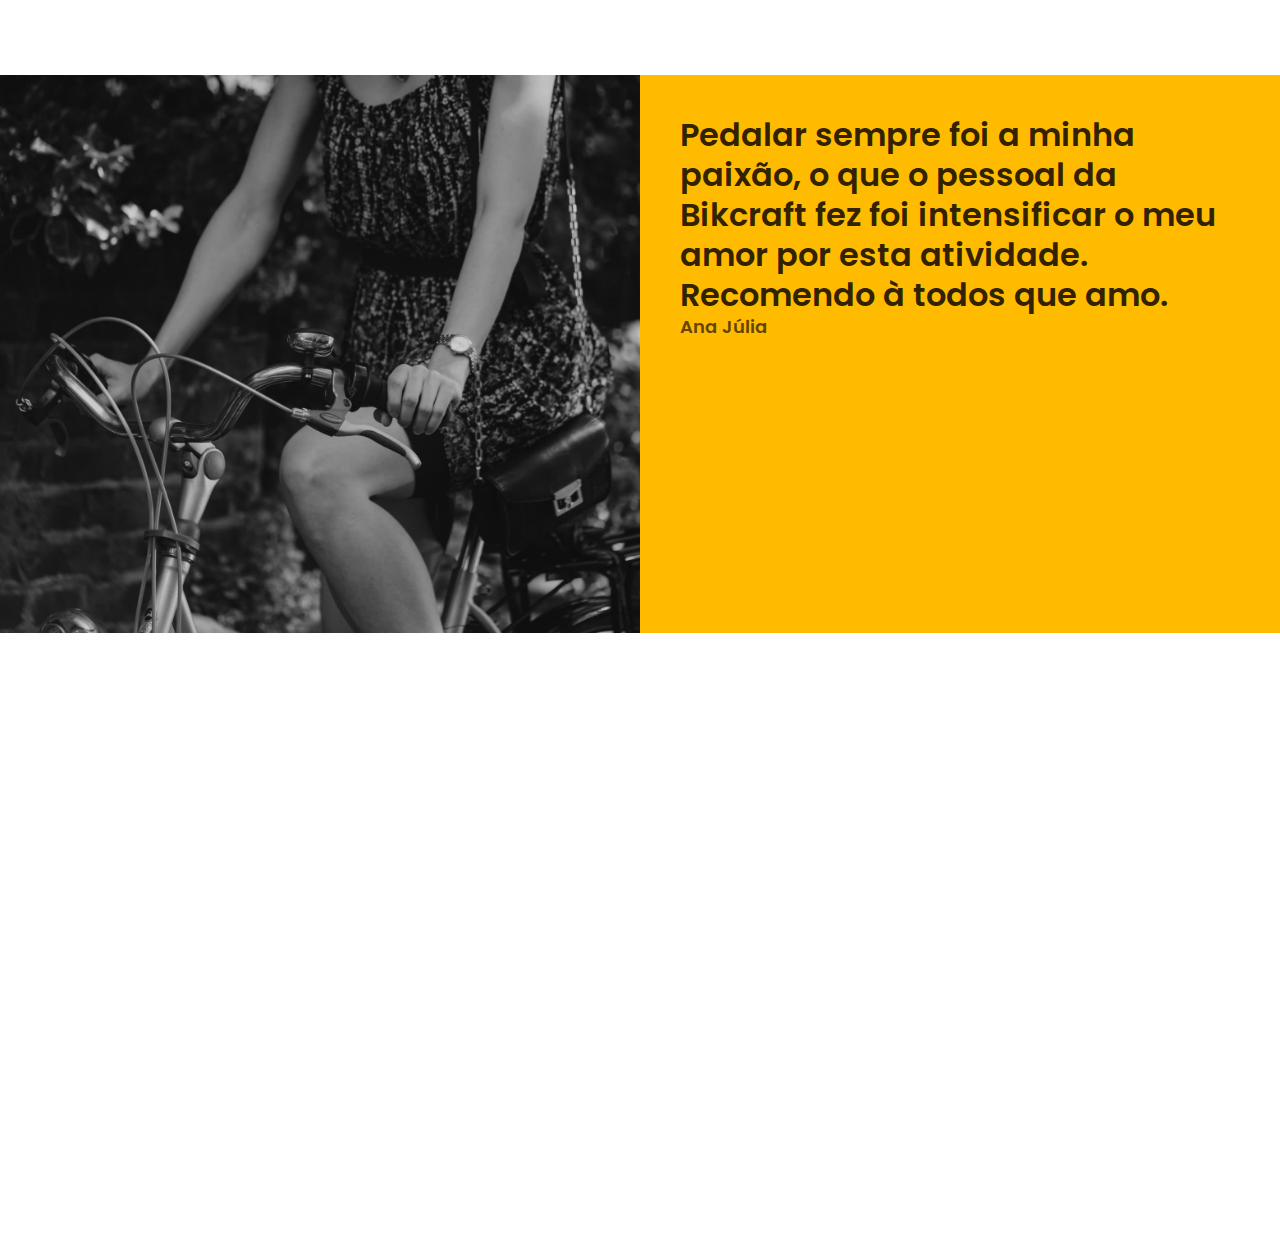
==== commit 27973eb7: "Update index.html" ====
--- a/index.html
+++ b/index.html
@@ -12,7 +12,7 @@
 
   <link rel="preconnect" href="https://fonts.googleapis.com">
   <link rel="preconnect" href="https://fonts.gstatic.com" crossorigin>
-  <link href="https://fonts.googleapis.com/css2?family=Poppins:ital,wght@0,100;0,200;0,300;0,400;0,500;0,600;0,700;0,800;0,900;1,100;1,200;1,300;1,400;1,500;1,600;1,700;1,800;1,900&family=Roboto:ital,wght@0,100..900;1,100..900&display=swap" rel="stylesheet">
+  <link href="https://fonts.googleapis.com/css2?family=Merriweather:ital,opsz,wght@0,18..144,300..900;1,18..144,300..900&family=Poppins:ital,wght@0,100;0,200;0,300;0,400;0,500;0,600;0,700;0,800;0,900;1,100;1,200;1,300;1,400;1,500;1,600;1,700;1,800;1,900&family=Roboto:ital,wght@0,100..900;1,100..900&display=swap" rel="stylesheet">
 </head>
 
 
--- a/css/style.css
+++ b/css/style.css
@@ -11,6 +11,7 @@
 @import "./home/intro.css";
 @import "./home/tecnologia.css";
 @import "./home/parceiros.css";
+@import "./home/depoimento.css";
 
 /* Bikes */
 @import "./bikes/bikes-lista.css";
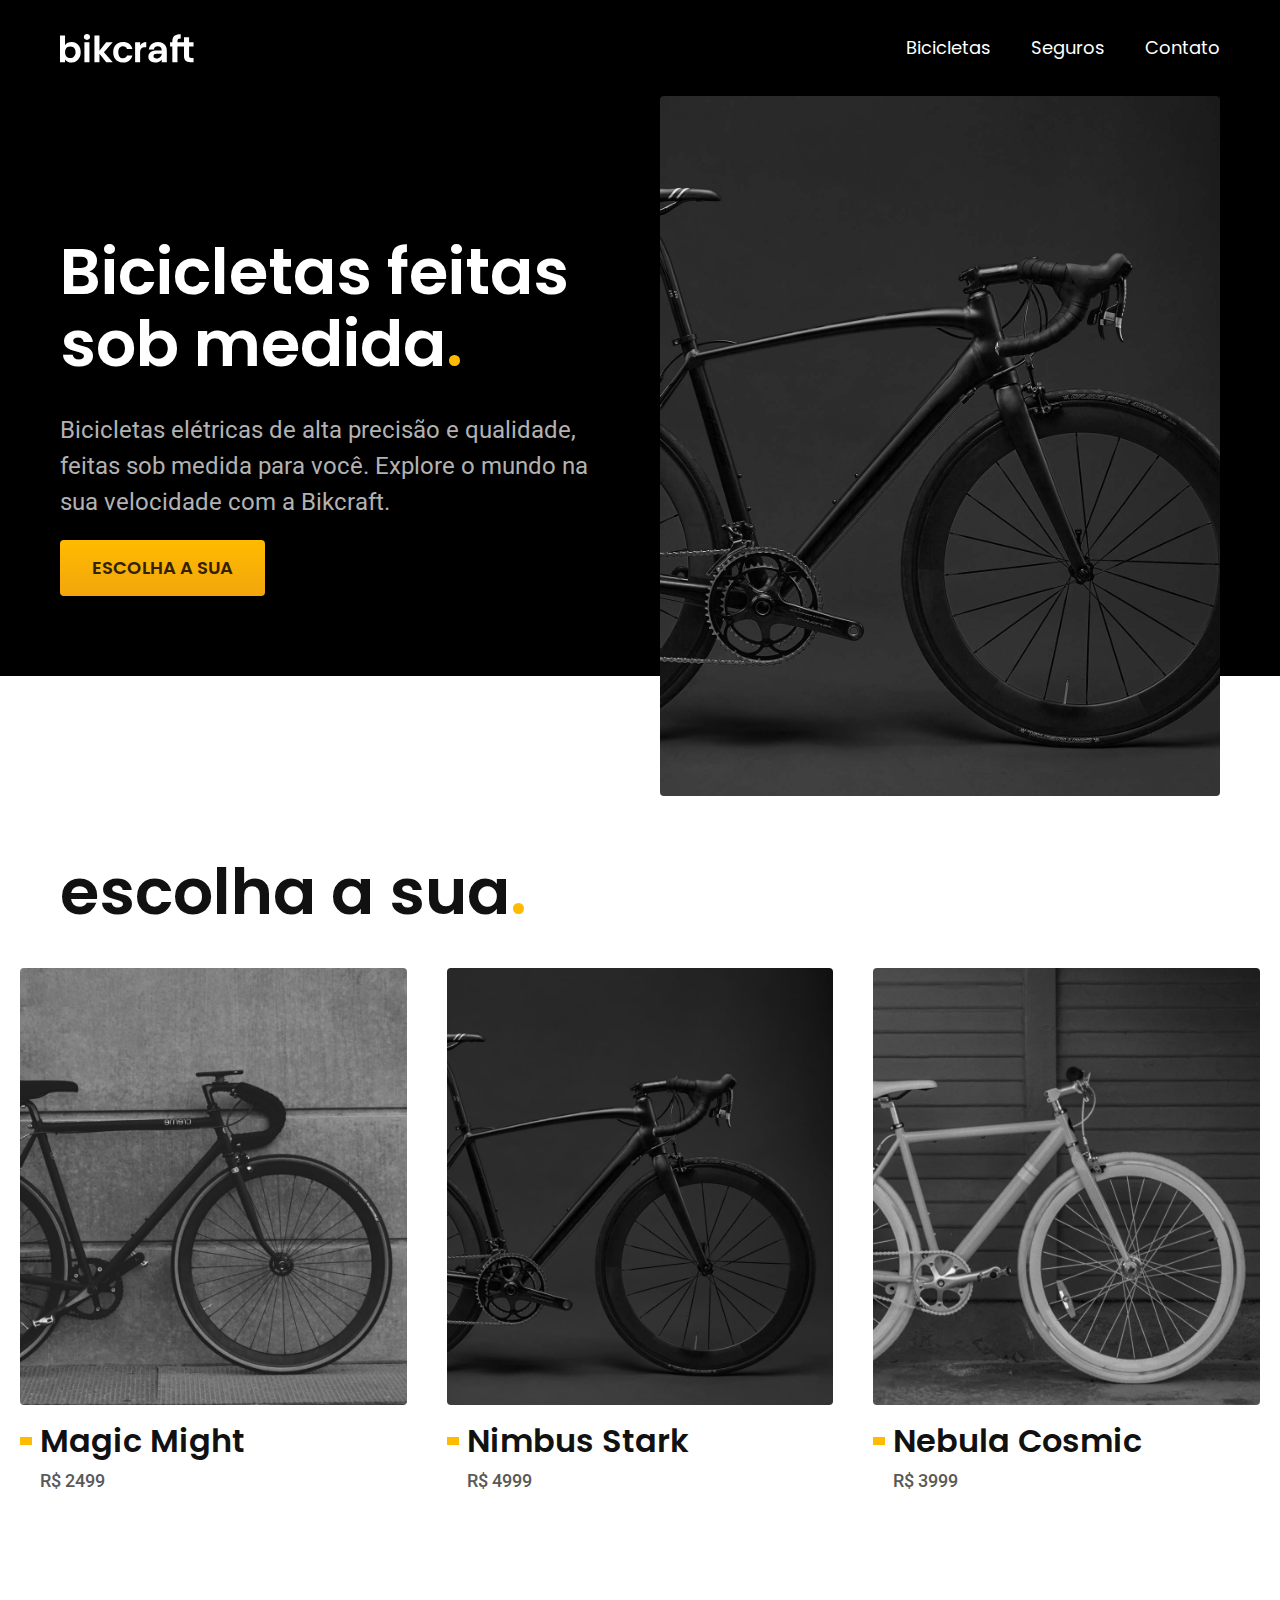
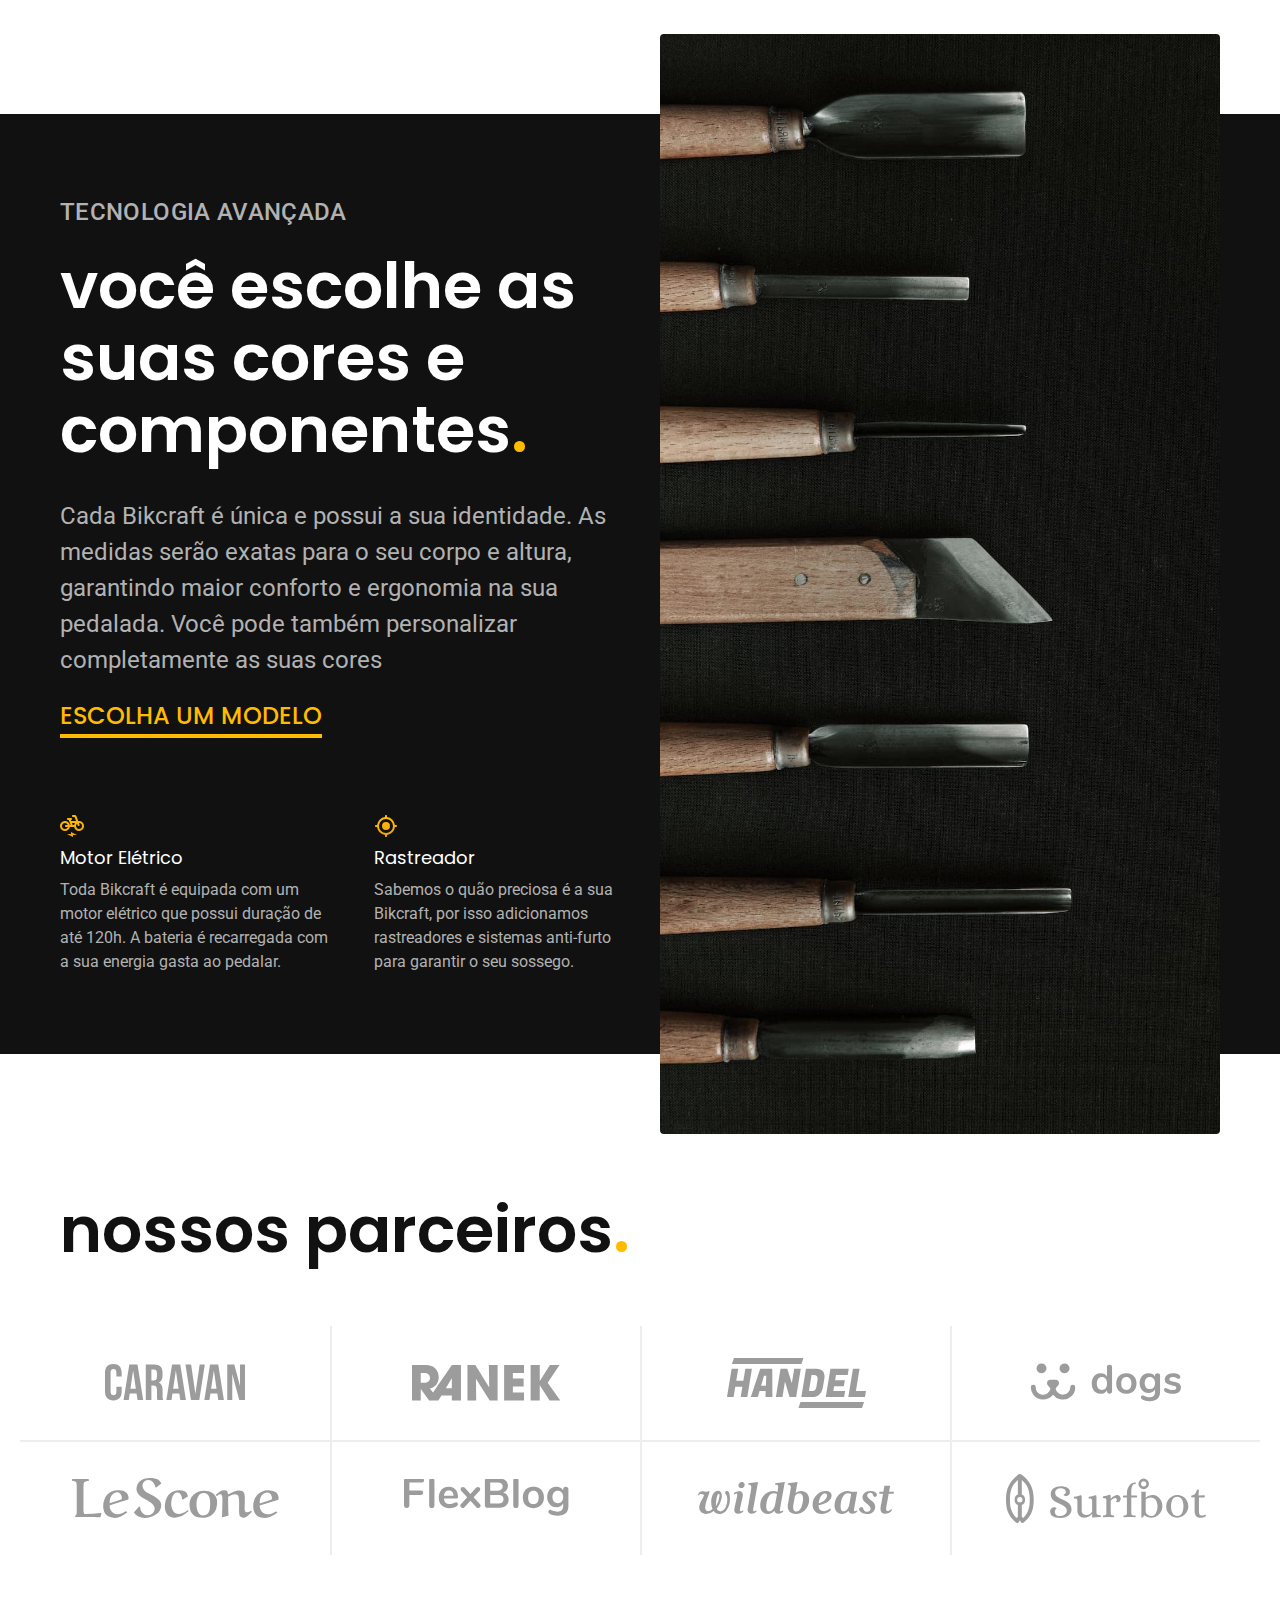
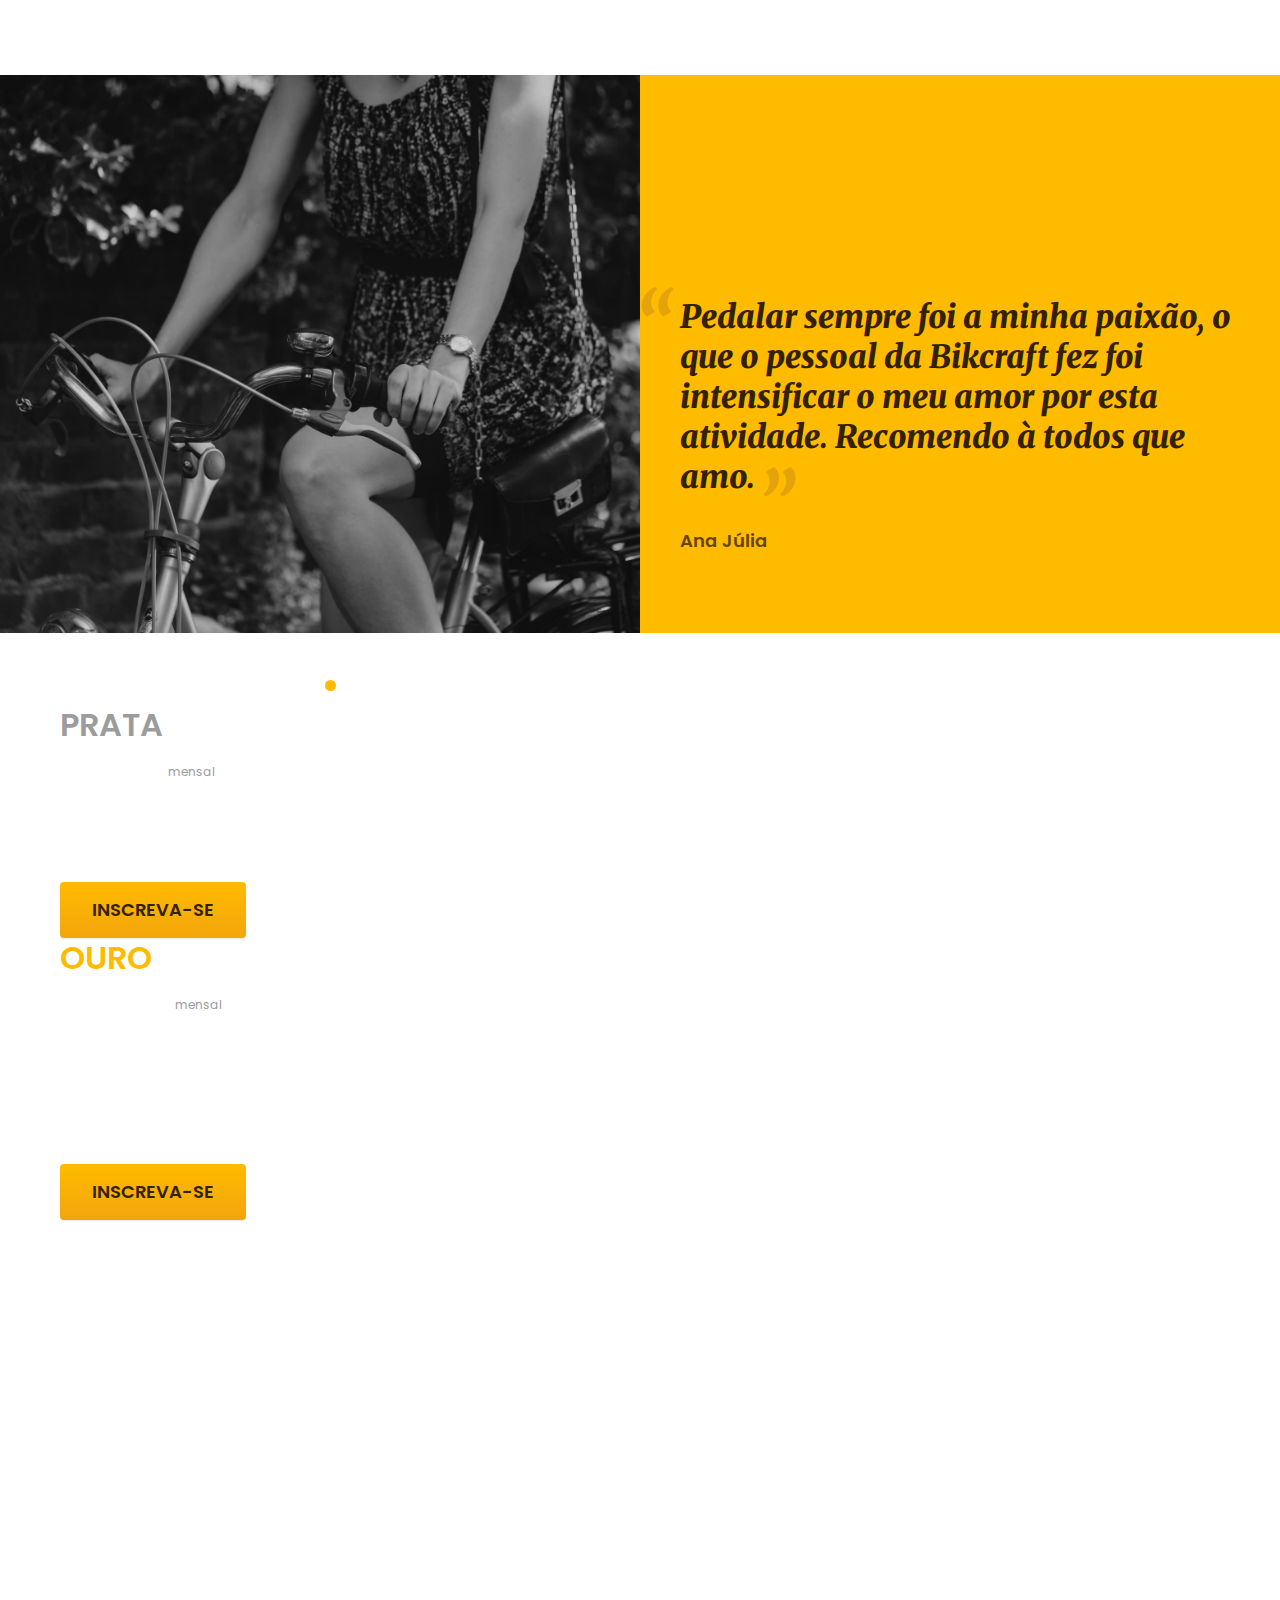
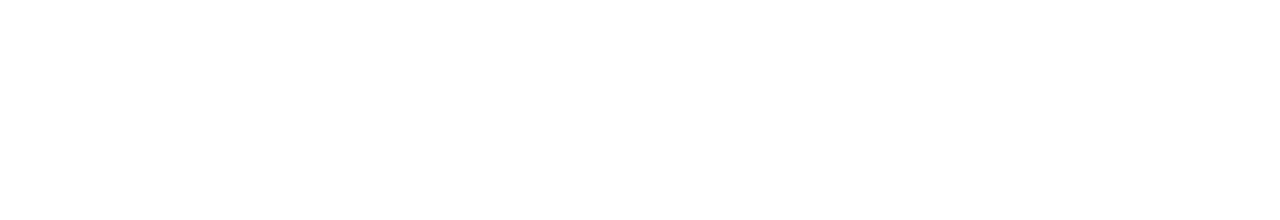
==== commit bab30128: "Update index.html" ====
--- a/index.html
+++ b/index.html
@@ -127,6 +127,37 @@
       <span class="font-1-m-b cor-p4">Ana Júlia</span>
     </div>
   </section>
+
+  <article class="seguros-bg">
+    <div class="seguros container">
+      <h2 class="font-1-xxl cor-0">seguros<span class="cor-p1">.</span></h2>
+      <div class="seguros-item">
+        <h3 class="font-1-xl cor-6">PRATA</h3>
+        <span class="font-1-xl cor-0">R$ 199 <span class="font-1-xs cor-6">mensal</span></span>
+        <ul class="font-2-m cor-0">
+          <li>Duas trocas por ano</li>
+          <li>Assistência técnica</li>
+          <li>Suporte 08h às 18h</li>
+          <li>Cobertura estadual</li>
+        </ul>
+        <a class="botao secundario" href="./orcamento.html">Inscreva-se</a>
+      </div>
+
+      <div class="seguros-item">
+        <h3 class="font-1-xl cor-p1">OURO</h3>
+        <span class="font-1-xl cor-0">R$ 299 <span class="font-1-xs cor-6">mensal</span></span>
+        <ul class="font-2-m cor-0">
+          <li>Cinco trocas por ano</li>
+          <li>Assistência especial</li>
+          <li>Suporte 24h</li>
+          <li>Cobertura nacional</li>
+          <li>Desconto em parceiros</li>
+          <li>Acesso ao Clube Bikcraft</li>
+        </ul>
+        <a class="botao" href="./orcamento.html">Inscreva-se</a>
+      </div>
+    </div>
+  </article>
 </body>
 
 </html>
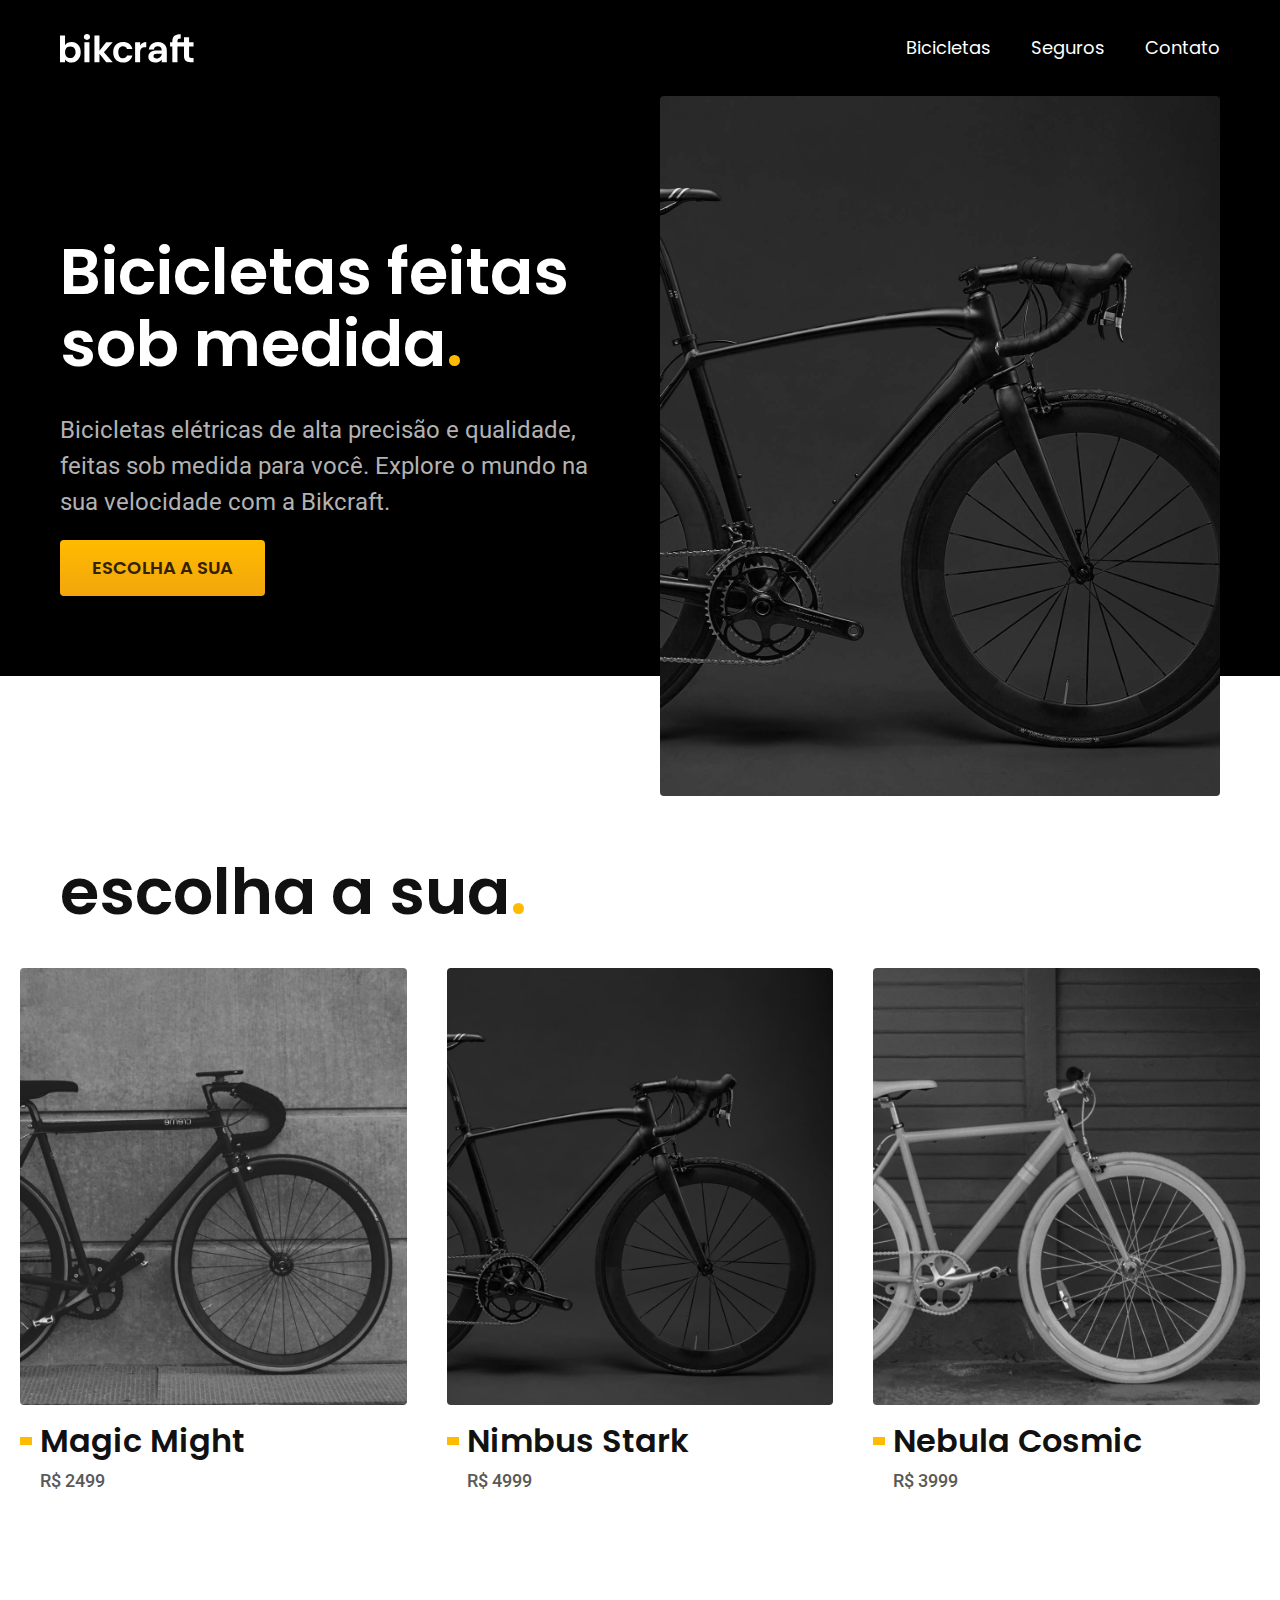
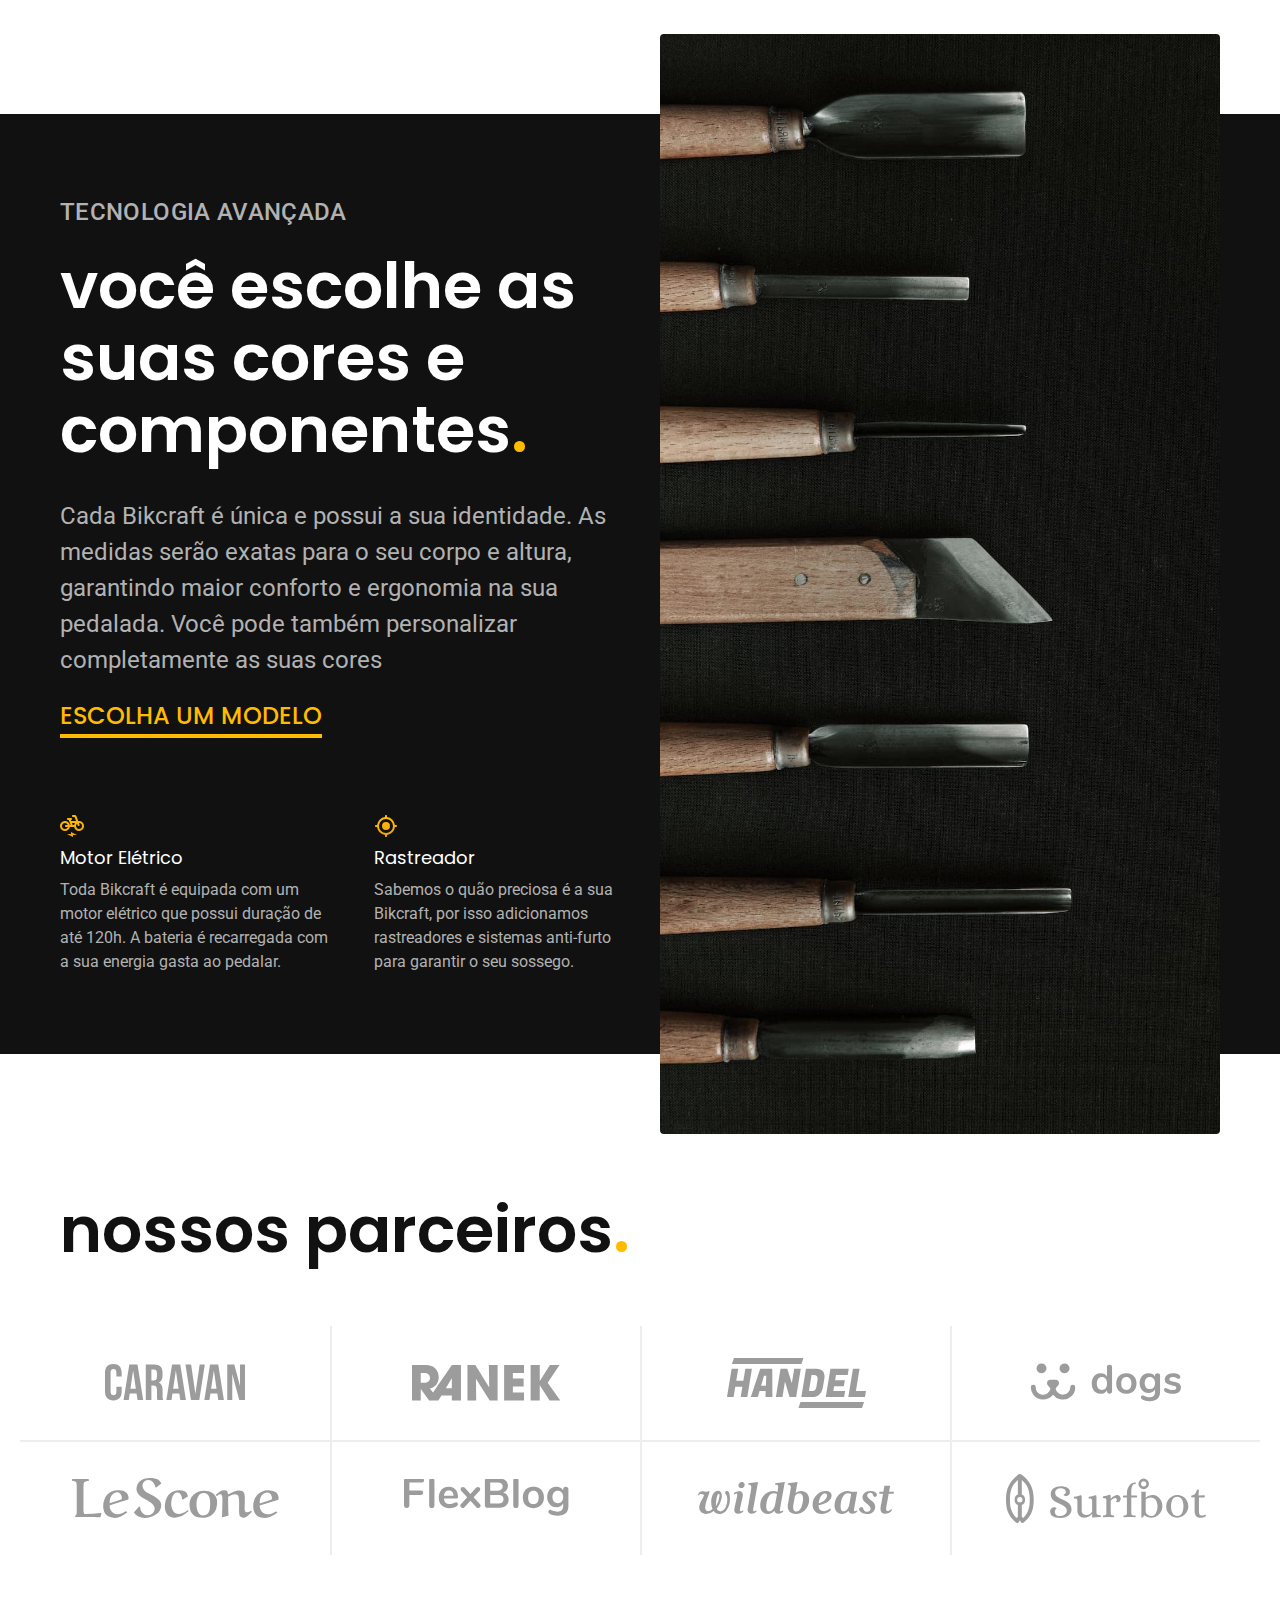
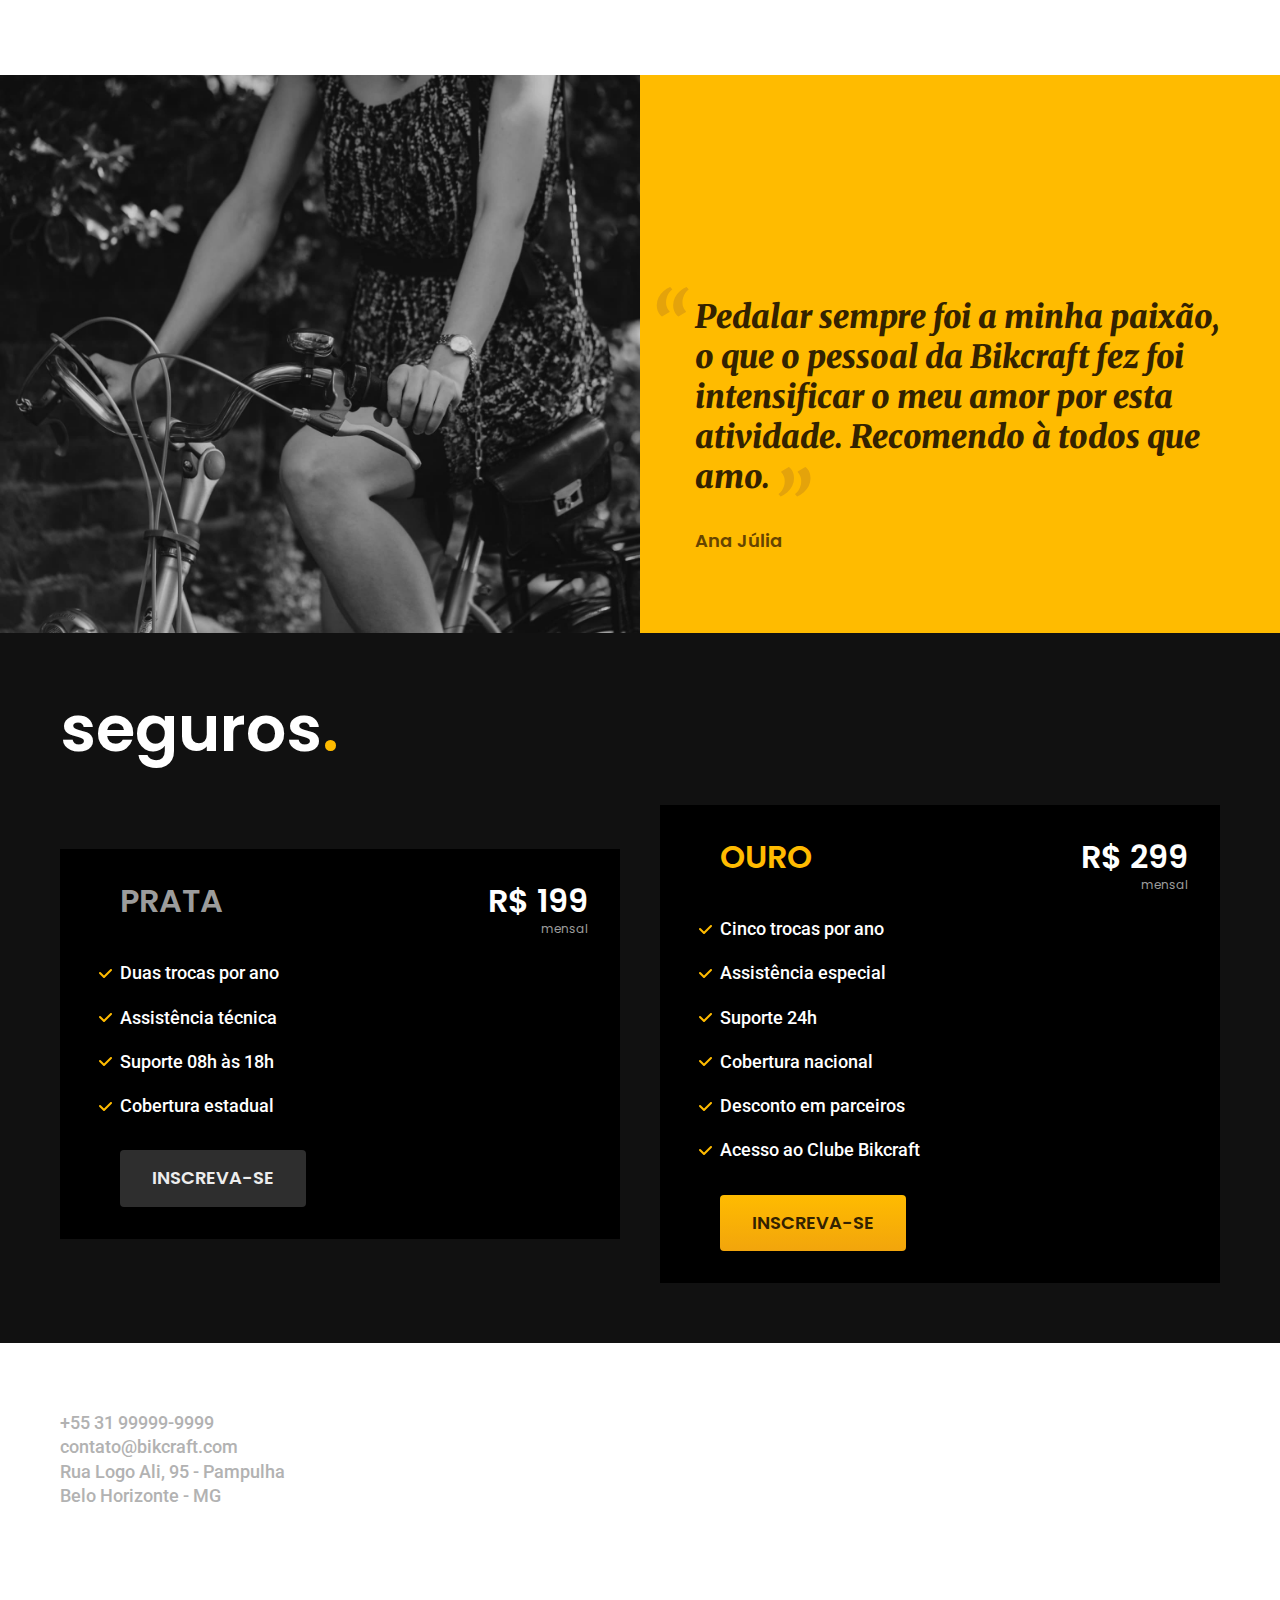
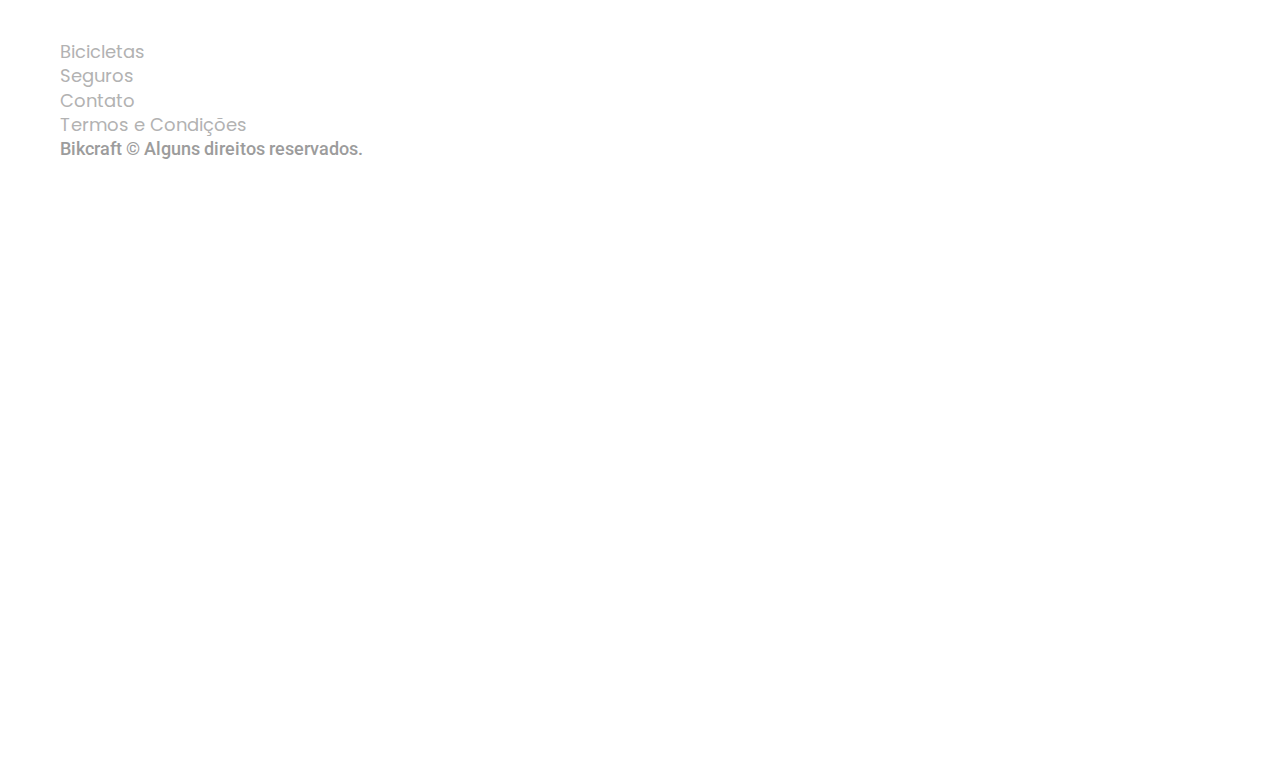
==== commit 53daa5ab: "Update index.html" ====
--- a/index.html
+++ b/index.html
@@ -158,6 +158,44 @@
       </div>
     </div>
   </article>
+
+  <footer class="footer-bg">
+    <div class="footer container">
+      <img src="./img/bikcraft.svg" alt="Bikcraft">
+      <div class="footer-contato">
+        <h3 class="font-2-l-b cor-0">Contato</h3>
+        <ul class="font-2-m cor-5">
+          <li><a href="tel:+5531999999999">+55 31 99999-9999</a></li>
+          <li><a href="mailto:contato@bikcraft.com">contato@bikcraft.com</a></li>
+          <li>Rua Logo Ali, 95 - Pampulha</li>
+          <li>Belo Horizonte - MG</li>
+        </ul>
+        <div class="footer-redes">
+          <a href="./">
+            <img src="./img/redes/instagram.svg" alt="Instagram">
+          </a>
+          <a href="./">
+            <img src="./img/redes/facebook.svg" alt="Facebook">
+          </a>
+          <a href="./">
+            <img src="./img/redes/youtube.svg" alt="YouTube">
+          </a>
+        </div>
+      </div>
+      <div class="footer-informacoes">
+        <h3 class="font-2-l-b cor-0">Informações</h3>
+        <nav>
+          <ul class="font-1-m cor-5">
+            <li> <a href="./bicicletas.html">Bicicletas</a></li>
+            <li> <a href="./seguros.html">Seguros</a></li>
+            <li> <a href="./contato.html">Contato</a></li>
+            <li> <a href="./contato.html">Termos e Condições</a></li>
+          </ul>
+        </nav>
+      </div>
+      <p class="footer-copy font-2-m cor-6">Bikcraft © Alguns direitos reservados.</p>
+    </div>
+  </footer>
 </body>
 
 </html>
--- a/css/style.css
+++ b/css/style.css
@@ -15,3 +15,6 @@
 
 /* Bikes */
 @import "./bikes/bikes-lista.css";
+
+/* Seguros */
+@import "./seguros/seguros.css";
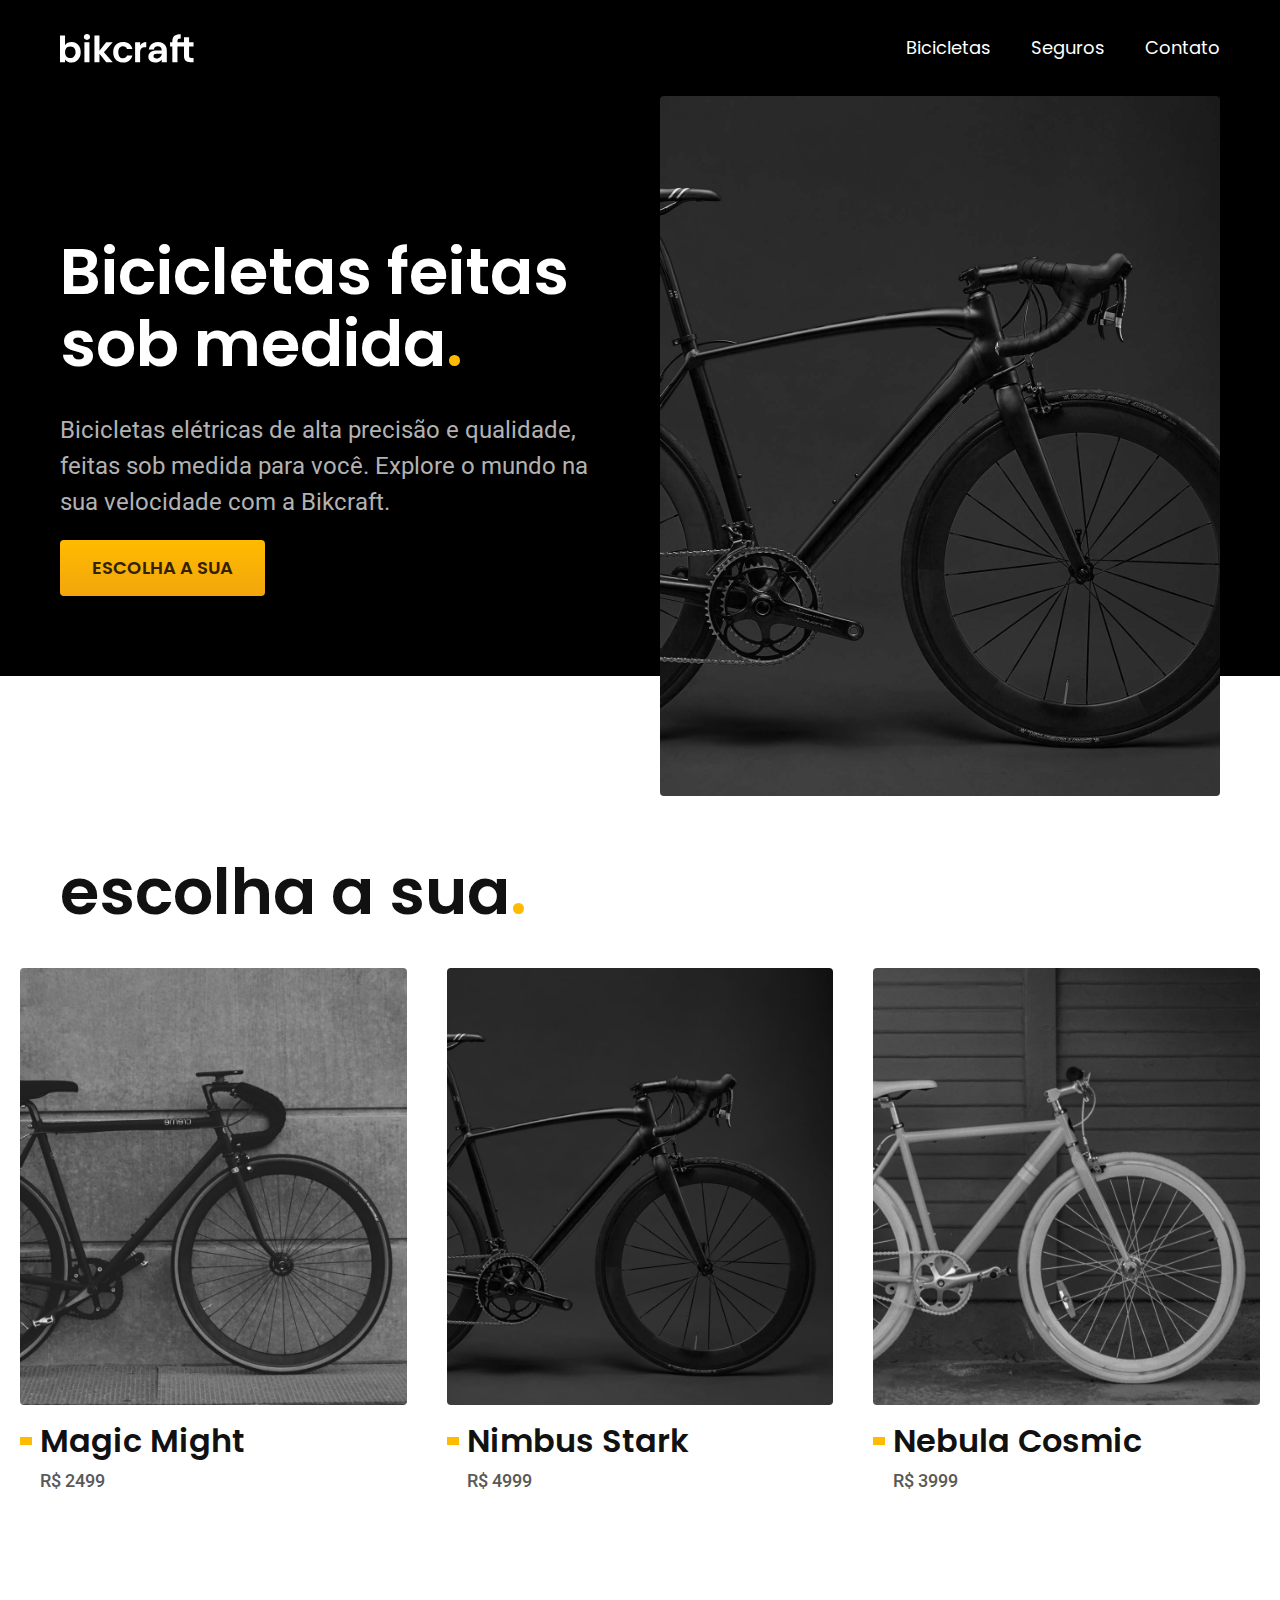
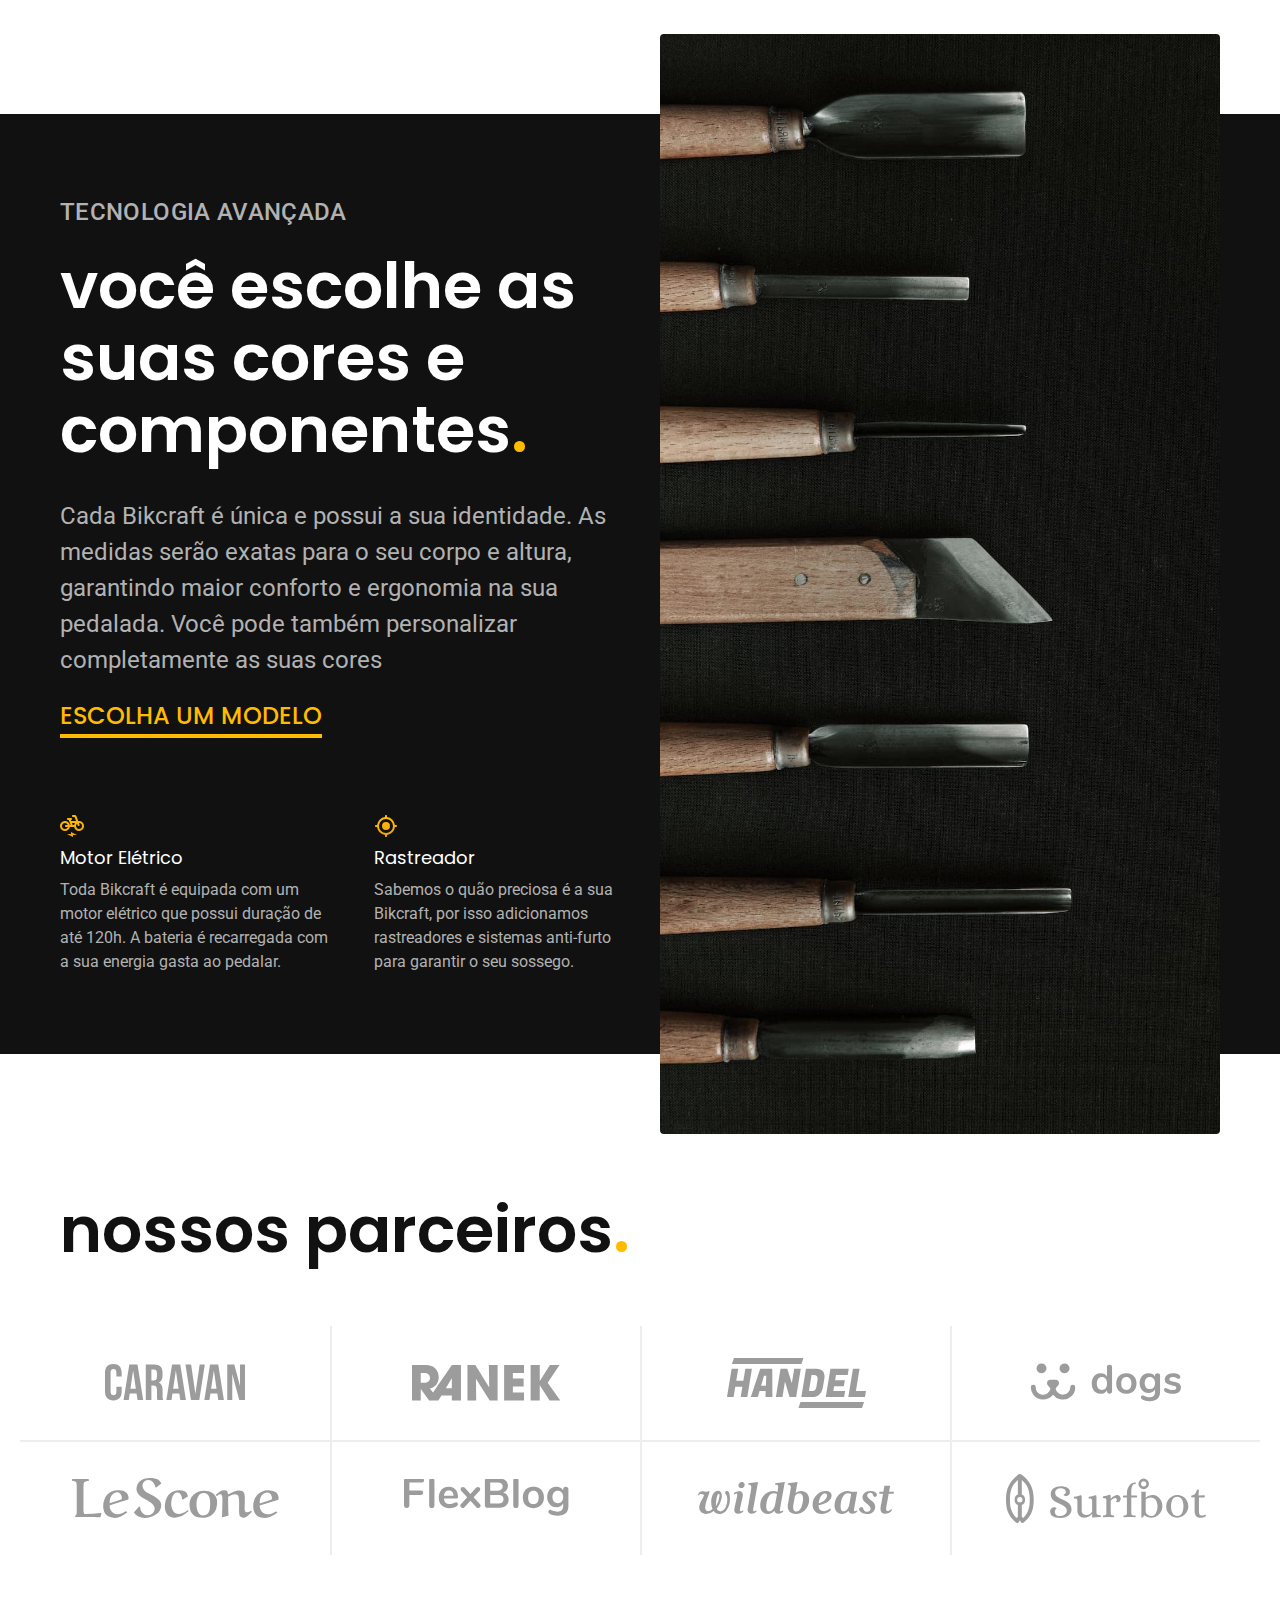
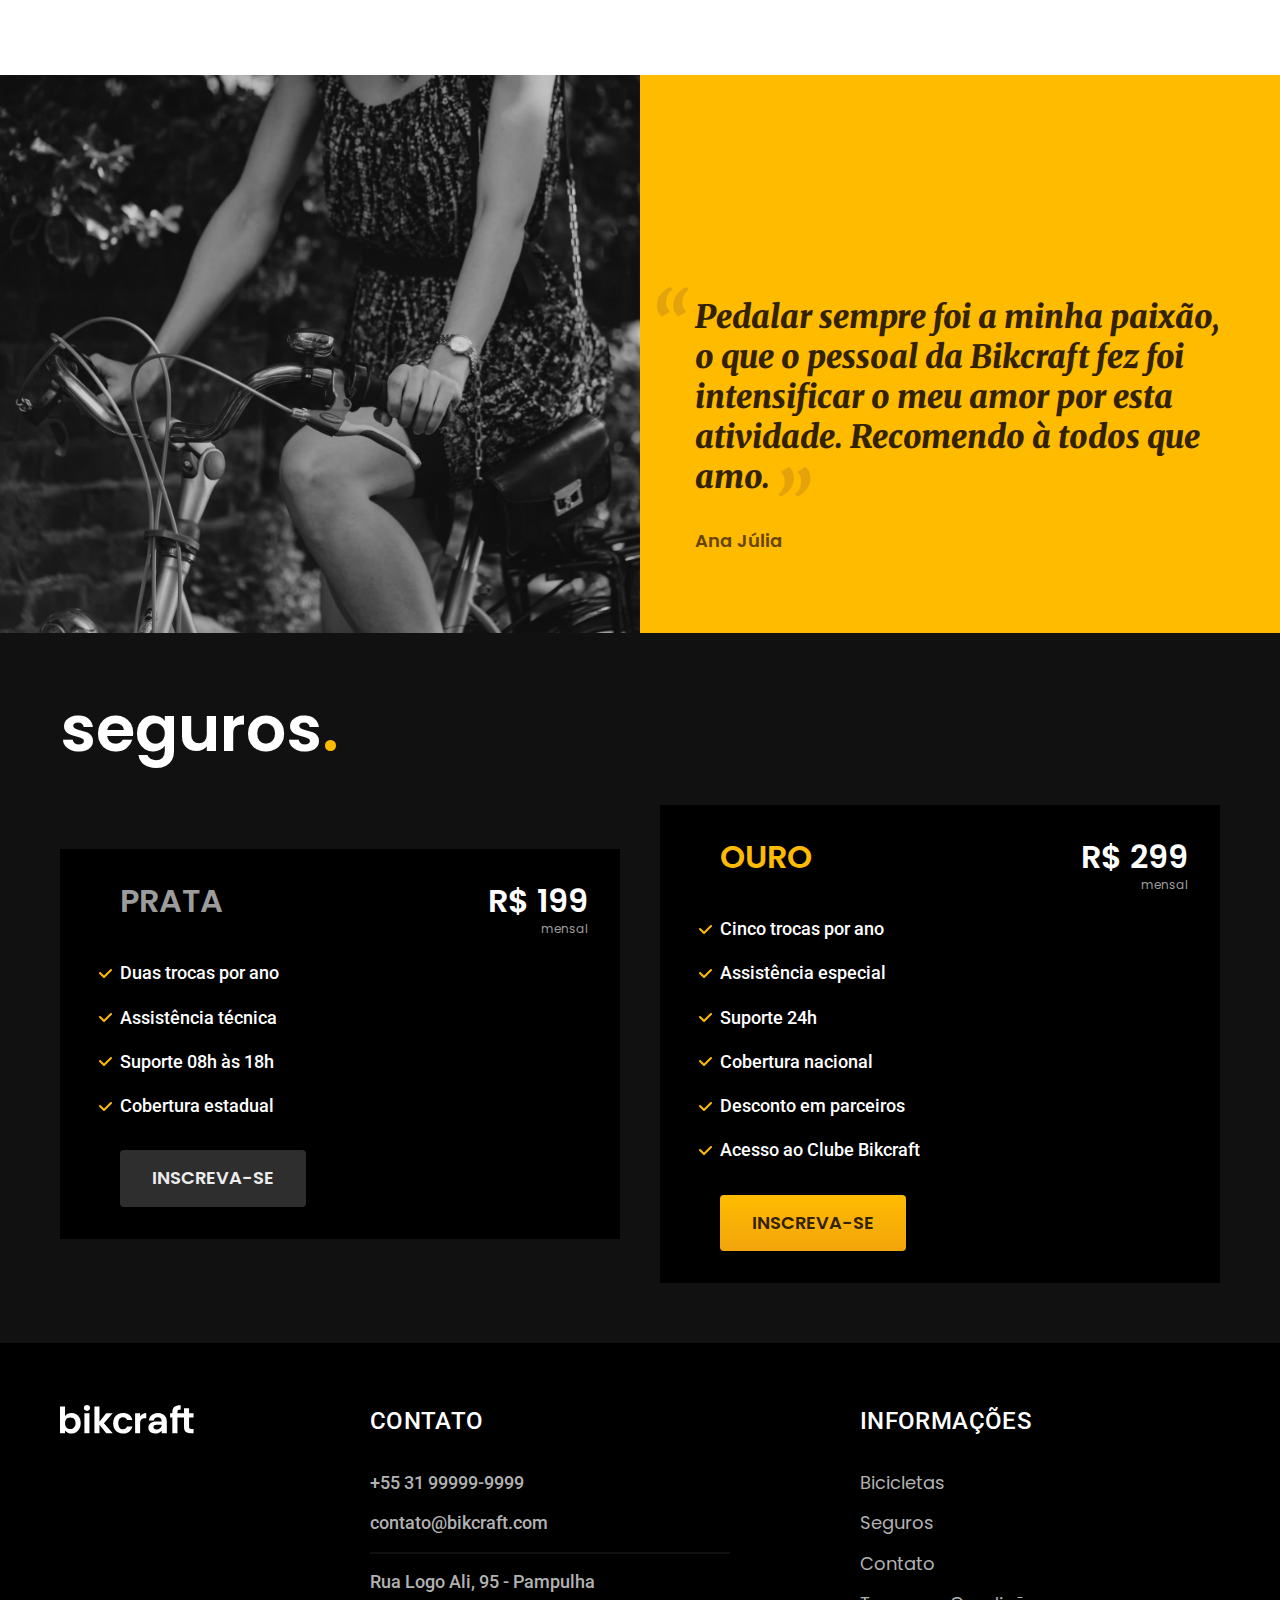
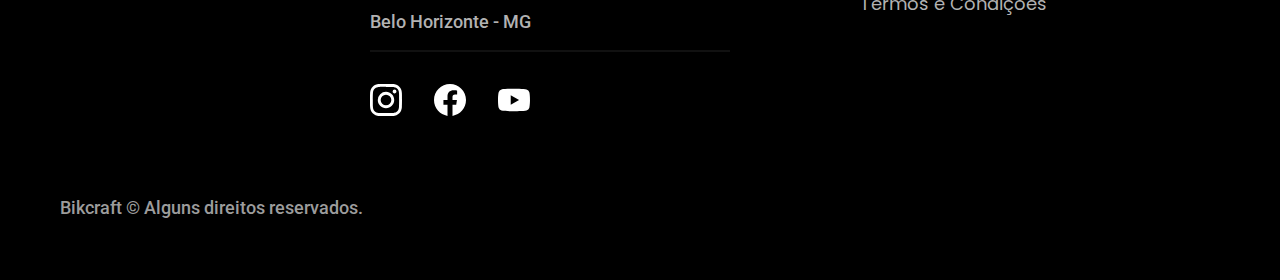
==== commit 019e5303: "Add files via upload" ====
--- a/index.html
+++ b/index.html
@@ -189,7 +189,7 @@
             <li> <a href="./bicicletas.html">Bicicletas</a></li>
             <li> <a href="./seguros.html">Seguros</a></li>
             <li> <a href="./contato.html">Contato</a></li>
-            <li> <a href="./contato.html">Termos e Condições</a></li>
+            <li> <a href="./termos.html">Termos e Condições</a></li>
           </ul>
         </nav>
       </div>
@@ -198,4 +198,4 @@
   </footer>
 </body>
 
-</html>
+</html>--- a/css/style.css
+++ b/css/style.css
@@ -3,6 +3,7 @@
 @import "./utilidades/cores.css";
 
 @import "./global/header.css";
+@import "./global/footer.css";
 
 /* Utilidades */
 @import "./utilidades/componentes.css";
@@ -18,3 +19,6 @@
 
 /* Seguros */
 @import "./seguros/seguros.css";
+
+/* Termos e Condições */
+@import "./termos/termos.css";
